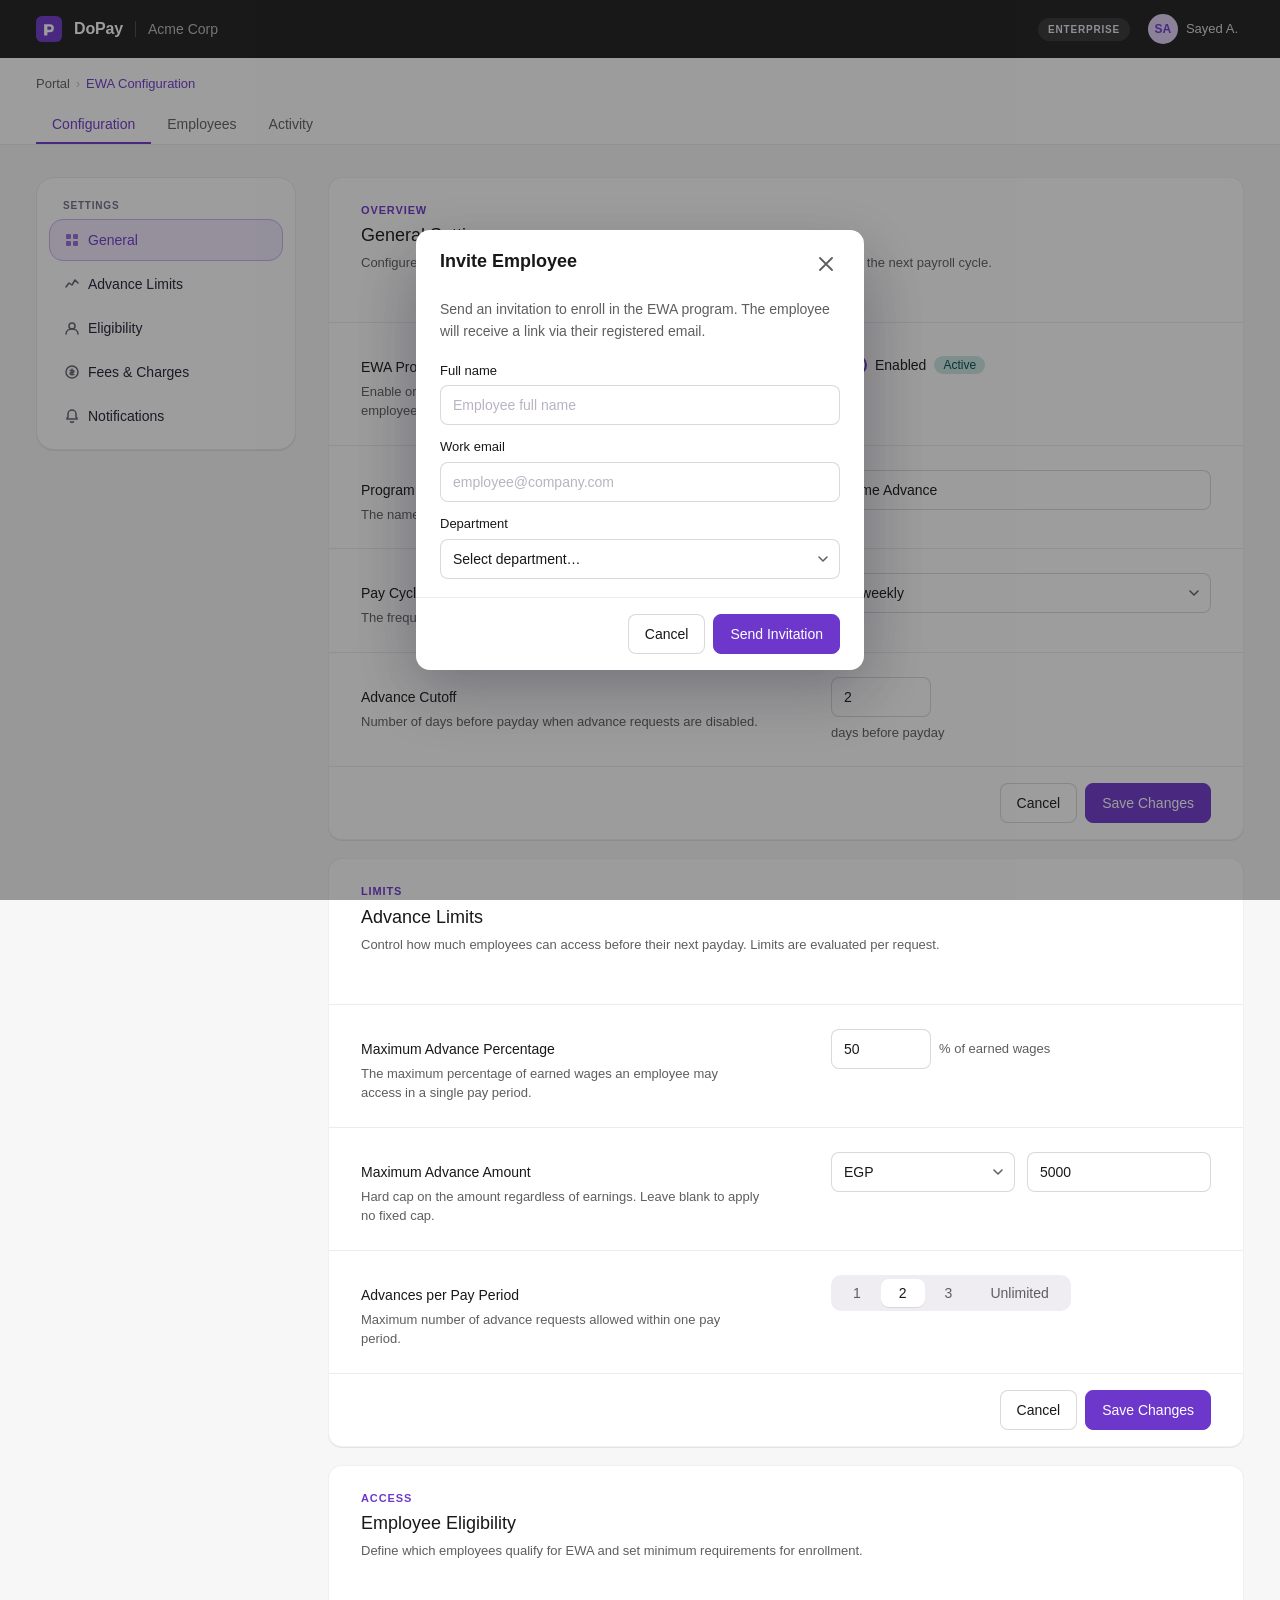
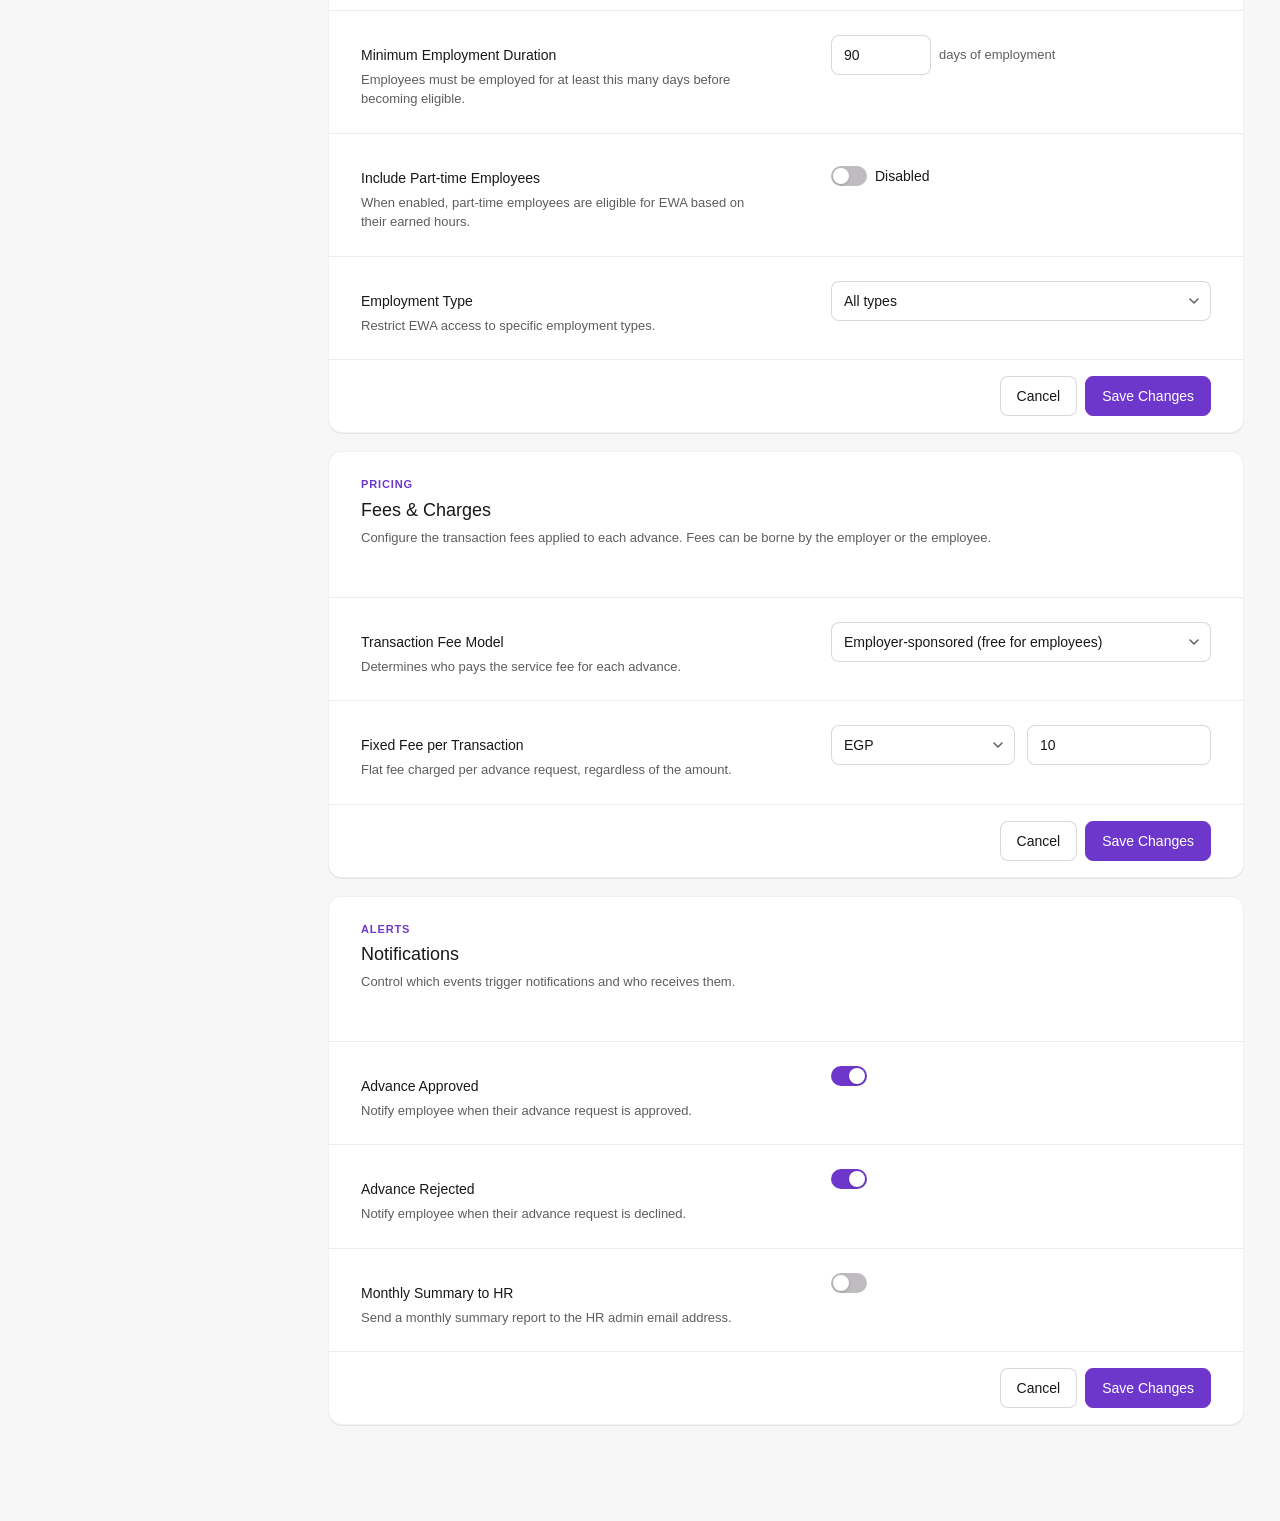
==== portal.html @ e2703b9d "Initial commit" ====
<!DOCTYPE html>
<html lang="en">
<head>
  <meta charset="UTF-8">
  <meta name="viewport" content="width=device-width, initial-scale=1.0">
  <title>EWA Configuration — DoPay Enterprise Portal</title>
  <link rel="stylesheet" href="css/tokens.css">
  <link rel="stylesheet" href="css/base.css">
  <link rel="stylesheet" href="css/layout.css">
  <link rel="stylesheet" href="css/components.css">
  <link rel="stylesheet" href="css/responsive.css">
</head>
<body>

<div class="bo-shell">

  <!-- ══════════════════════════════════════════════════════
       TOPBAR
  ══════════════════════════════════════════════════════════ -->
  <header class="bo-topbar" role="banner">
    <div class="bo-topbar__brand">
      <svg width="26" height="26" viewBox="0 0 32 32" fill="none" xmlns="http://www.w3.org/2000/svg" aria-hidden="true">
        <rect width="32" height="32" rx="7" fill="#6e37cc"/>
        <path d="M10 10h7a5 5 0 0 1 0 10h-3v4h-4V10zm4 3v4h3a2 2 0 1 0 0-4h-3z" fill="#ffffff"/>
      </svg>
      <span class="bo-topbar__logo-text">DoPay</span>
      <span class="bo-topbar__sep" aria-hidden="true"></span>
      <span class="bo-topbar__org">Acme Corp</span>
    </div>

    <div class="bo-topbar__right">
      <span class="bo-topbar__env-pill">Enterprise</span>
      <div class="bo-topbar__user" role="button" tabindex="0" aria-label="User menu">
        <div class="bo-topbar__avatar" aria-hidden="true">SA</div>
        <span class="bo-topbar__username">Sayed A.</span>
      </div>
    </div>
  </header>

  <!-- ══════════════════════════════════════════════════════
       SUB-HEADER
  ══════════════════════════════════════════════════════════ -->
  <div class="bo-header" role="navigation" aria-label="Page navigation">
    <div class="bo-header__inner">
      <div class="bo-header__top">
        <nav class="bo-breadcrumb" aria-label="Breadcrumb">
          <a href="index.html" class="bo-breadcrumb__item">Portal</a>
          <span class="bo-breadcrumb__sep" aria-hidden="true">›</span>
          <span class="bo-breadcrumb__item bo-breadcrumb__item--active" aria-current="page">EWA Configuration</span>
        </nav>
      </div>

      <!-- Top-level tabs -->
      <div class="bo-tabs scroll-hidden" role="tablist" aria-label="Main sections" data-tab-group="main">
        <button class="bo-tab is-active" role="tab" data-tab="configuration" aria-selected="true">Configuration</button>
        <button class="bo-tab" role="tab" data-tab="employees" aria-selected="false">Employees</button>
        <button class="bo-tab" role="tab" data-tab="activity" aria-selected="false">Activity</button>
      </div>
    </div>
  </div>

  <!-- ══════════════════════════════════════════════════════
       MAIN CONTENT
  ══════════════════════════════════════════════════════════ -->
  <main class="bo-main" id="main-content">

    <!-- ── TAB: Configuration ────────────────────────────── -->
    <div data-tab-panel="main" data-tab="configuration">
      <div class="ewa-split-layout">

        <!-- Sidebar nav -->
        <nav class="ewa-split-nav" aria-label="Settings sections">
          <span class="ewa-split-nav__label">Settings</span>

          <button class="ewa-split-nav__btn is-active" data-section="general">
            <svg class="ewa-split-nav__icon" viewBox="0 0 16 16" fill="none" aria-hidden="true">
              <rect x="2" y="2" width="5" height="5" rx="1" fill="currentColor" opacity=".7"/>
              <rect x="9" y="2" width="5" height="5" rx="1" fill="currentColor" opacity=".7"/>
              <rect x="2" y="9" width="5" height="5" rx="1" fill="currentColor" opacity=".7"/>
              <rect x="9" y="9" width="5" height="5" rx="1" fill="currentColor" opacity=".7"/>
            </svg>
            General
          </button>

          <button class="ewa-split-nav__btn" data-section="advance-limits">
            <svg class="ewa-split-nav__icon" viewBox="0 0 16 16" fill="none" aria-hidden="true">
              <path d="M2 11l3-4 3 2 3-5 3 3" stroke="currentColor" stroke-width="1.5" stroke-linecap="round" stroke-linejoin="round"/>
            </svg>
            Advance Limits
          </button>

          <button class="ewa-split-nav__btn" data-section="eligibility">
            <svg class="ewa-split-nav__icon" viewBox="0 0 16 16" fill="none" aria-hidden="true">
              <circle cx="8" cy="6" r="3" stroke="currentColor" stroke-width="1.5"/>
              <path d="M2 14c0-3 2.7-5 6-5s6 2 6 5" stroke="currentColor" stroke-width="1.5" stroke-linecap="round"/>
            </svg>
            Eligibility
          </button>

          <button class="ewa-split-nav__btn" data-section="fees">
            <svg class="ewa-split-nav__icon" viewBox="0 0 16 16" fill="none" aria-hidden="true">
              <circle cx="8" cy="8" r="6" stroke="currentColor" stroke-width="1.5"/>
              <path d="M8 5v6M6 6.5h3a1 1 0 0 1 0 2H7a1 1 0 0 0 0 2h3" stroke="currentColor" stroke-width="1.3" stroke-linecap="round"/>
            </svg>
            Fees &amp; Charges
          </button>

          <button class="ewa-split-nav__btn" data-section="notifications">
            <svg class="ewa-split-nav__icon" viewBox="0 0 16 16" fill="none" aria-hidden="true">
              <path d="M8 2a4 4 0 0 0-4 4v3l-1 1v1h10v-1l-1-1V6a4 4 0 0 0-4-4z" stroke="currentColor" stroke-width="1.5"/>
              <path d="M6.5 13a1.5 1.5 0 0 0 3 0" stroke="currentColor" stroke-width="1.5"/>
            </svg>
            Notifications
          </button>
        </nav>

        <!-- Settings content -->
        <div style="display:flex;flex-direction:column;gap:var(--space-xl);">

          <!-- Unsaved changes bar (hidden by default, shown via JS when changes exist) -->
          <div class="ewa-unsaved-bar" id="unsaved-bar" hidden>
            <svg width="14" height="14" viewBox="0 0 16 16" fill="none" aria-hidden="true">
              <circle cx="8" cy="8" r="6" stroke="currentColor" stroke-width="1.5"/>
              <path d="M8 5v3.5M8 11v.5" stroke="currentColor" stroke-width="1.5" stroke-linecap="round"/>
            </svg>
            You have unsaved changes
          </div>

          <!-- ── Section: General ───────────────────────── -->
          <article class="ewa-card" id="general" data-nav-section>
            <div class="ewa-section">
              <p class="ewa-section__label">Overview</p>
              <h2 class="ewa-section__title">General Settings</h2>
              <p class="ewa-section__desc">Configure the core EWA program settings for your organization. Changes take effect on the next payroll cycle.</p>
            </div>

            <div class="ewa-section">
              <!-- Field: EWA Program enabled -->
              <div class="ewa-field">
                <div class="ewa-field__label-group">
                  <p class="ewa-field__label">EWA Program</p>
                  <p class="ewa-field__help">Enable or disable the earned wage access program for all eligible employees.</p>
                </div>
                <div style="display:flex;align-items:center;gap:var(--space-sm);padding-top:8px;">
                  <label class="ewa-toggle is-on" aria-label="EWA Program enabled">
                    <input class="ewa-toggle__input" type="checkbox" checked>
                    <span class="ewa-toggle__track"></span>
                  </label>
                  <span class="text-body">Enabled</span>
                  <span class="badge badge-teal">Active</span>
                </div>
              </div>
            </div>

            <div class="ewa-section">
              <!-- Field: Program name -->
              <div class="ewa-field">
                <div class="ewa-field__label-group">
                  <p class="ewa-field__label">Program Name</p>
                  <p class="ewa-field__help">The name displayed to employees in the mobile app.</p>
                </div>
                <div>
                  <label class="form-label sr-only" for="program-name">Program Name</label>
                  <input class="ewa-input" type="text" id="program-name" value="Acme Advance" placeholder="e.g. MyPay Advance">
                </div>
              </div>
            </div>

            <div class="ewa-section">
              <!-- Field: Pay cycle -->
              <div class="ewa-field">
                <div class="ewa-field__label-group">
                  <p class="ewa-field__label">Pay Cycle</p>
                  <p class="ewa-field__help">The frequency at which your organization runs payroll.</p>
                </div>
                <div class="ewa-select-wrap">
                  <label class="form-label sr-only" for="pay-cycle">Pay Cycle</label>
                  <select class="ewa-select" id="pay-cycle">
                    <option value="weekly">Weekly</option>
                    <option value="biweekly" selected>Bi-weekly</option>
                    <option value="semimonthly">Semi-monthly</option>
                    <option value="monthly">Monthly</option>
                  </select>
                </div>
              </div>
            </div>

            <div class="ewa-section">
              <!-- Field: Cutoff period -->
              <div class="ewa-field">
                <div class="ewa-field__label-group">
                  <p class="ewa-field__label">Advance Cutoff</p>
                  <p class="ewa-field__help">Number of days before payday when advance requests are disabled.</p>
                </div>
                <div>
                  <label class="form-label sr-only" for="cutoff-days">Advance Cutoff Days</label>
                  <input class="ewa-input" type="number" id="cutoff-days" value="2" min="0" max="7" style="width:100px;">
                  <p class="text-help" style="margin-top:6px;">days before payday</p>
                </div>
              </div>
            </div>

            <div class="ewa-action-row">
              <button class="btn btn-ghost" type="button">Cancel</button>
              <button class="btn btn-primary" type="button">Save Changes</button>
            </div>
          </article>

          <!-- ── Section: Advance Limits ────────────────── -->
          <article class="ewa-card" id="advance-limits" data-nav-section>
            <div class="ewa-section">
              <p class="ewa-section__label">Limits</p>
              <h2 class="ewa-section__title">Advance Limits</h2>
              <p class="ewa-section__desc">Control how much employees can access before their next payday. Limits are evaluated per request.</p>
            </div>

            <div class="ewa-section">
              <!-- Field: Max percentage -->
              <div class="ewa-field">
                <div class="ewa-field__label-group">
                  <p class="ewa-field__label">Maximum Advance Percentage</p>
                  <p class="ewa-field__help">The maximum percentage of earned wages an employee may access in a single pay period.</p>
                </div>
                <div>
                  <label class="form-label sr-only" for="max-pct">Maximum Percentage</label>
                  <div style="display:flex;align-items:center;gap:var(--space-sm);">
                    <input class="ewa-input" type="number" id="max-pct" value="50" min="10" max="80" style="width:100px;">
                    <span class="text-help">% of earned wages</span>
                  </div>
                </div>
              </div>
            </div>

            <div class="ewa-section">
              <!-- Field: Max amount -->
              <div class="ewa-field">
                <div class="ewa-field__label-group">
                  <p class="ewa-field__label">Maximum Advance Amount</p>
                  <p class="ewa-field__help">Hard cap on the amount regardless of earnings. Leave blank to apply no fixed cap.</p>
                </div>
                <div class="ewa-input-pair">
                  <div class="ewa-select-wrap">
                    <select class="ewa-select" aria-label="Currency">
                      <option value="EGP" selected>EGP</option>
                      <option value="USD">USD</option>
                    </select>
                  </div>
                  <input class="ewa-input" type="number" id="max-amount" value="5000" placeholder="e.g. 5000">
                </div>
              </div>
            </div>

            <div class="ewa-section">
              <!-- Field: Max advances per cycle -->
              <div class="ewa-field">
                <div class="ewa-field__label-group">
                  <p class="ewa-field__label">Advances per Pay Period</p>
                  <p class="ewa-field__help">Maximum number of advance requests allowed within one pay period.</p>
                </div>
                <div>
                  <label class="form-label sr-only" for="max-count">Advances per Period</label>
                  <div class="ewa-pill-group" role="group" aria-label="Advances per period" data-tab-group="advances-per-period">
                    <button class="ewa-pill-group__btn" role="radio" data-tab="1" aria-checked="false">1</button>
                    <button class="ewa-pill-group__btn is-active" role="radio" data-tab="2" aria-checked="true">2</button>
                    <button class="ewa-pill-group__btn" role="radio" data-tab="3" aria-checked="false">3</button>
                    <button class="ewa-pill-group__btn" role="radio" data-tab="unlimited" aria-checked="false">Unlimited</button>
                  </div>
                </div>
              </div>
            </div>

            <div class="ewa-action-row">
              <button class="btn btn-ghost" type="button">Cancel</button>
              <button class="btn btn-primary" type="button">Save Changes</button>
            </div>
          </article>

          <!-- ── Section: Eligibility ───────────────────── -->
          <article class="ewa-card" id="eligibility" data-nav-section>
            <div class="ewa-section">
              <p class="ewa-section__label">Access</p>
              <h2 class="ewa-section__title">Employee Eligibility</h2>
              <p class="ewa-section__desc">Define which employees qualify for EWA and set minimum requirements for enrollment.</p>
            </div>

            <div class="ewa-section">
              <div class="ewa-field">
                <div class="ewa-field__label-group">
                  <p class="ewa-field__label">Minimum Employment Duration</p>
                  <p class="ewa-field__help">Employees must be employed for at least this many days before becoming eligible.</p>
                </div>
                <div>
                  <div style="display:flex;align-items:center;gap:var(--space-sm);">
                    <input class="ewa-input" type="number" id="min-days" value="90" min="0" style="width:100px;">
                    <span class="text-help">days of employment</span>
                  </div>
                </div>
              </div>
            </div>

            <div class="ewa-section">
              <div class="ewa-field">
                <div class="ewa-field__label-group">
                  <p class="ewa-field__label">Include Part-time Employees</p>
                  <p class="ewa-field__help">When enabled, part-time employees are eligible for EWA based on their earned hours.</p>
                </div>
                <div style="display:flex;align-items:center;gap:var(--space-sm);padding-top:8px;">
                  <label class="ewa-toggle" aria-label="Include part-time employees">
                    <input class="ewa-toggle__input" type="checkbox">
                    <span class="ewa-toggle__track"></span>
                  </label>
                  <span class="text-body">Disabled</span>
                </div>
              </div>
            </div>

            <div class="ewa-section">
              <div class="ewa-field">
                <div class="ewa-field__label-group">
                  <p class="ewa-field__label">Employment Type</p>
                  <p class="ewa-field__help">Restrict EWA access to specific employment types.</p>
                </div>
                <div class="ewa-select-wrap">
                  <select class="ewa-select" id="employment-type">
                    <option value="all" selected>All types</option>
                    <option value="fulltime">Full-time only</option>
                    <option value="contract">Contract only</option>
                  </select>
                </div>
              </div>
            </div>

            <div class="ewa-action-row">
              <button class="btn btn-ghost" type="button">Cancel</button>
              <button class="btn btn-primary" type="button">Save Changes</button>
            </div>
          </article>

          <!-- ── Section: Fees ──────────────────────────── -->
          <article class="ewa-card" id="fees" data-nav-section>
            <div class="ewa-section">
              <p class="ewa-section__label">Pricing</p>
              <h2 class="ewa-section__title">Fees &amp; Charges</h2>
              <p class="ewa-section__desc">Configure the transaction fees applied to each advance. Fees can be borne by the employer or the employee.</p>
            </div>

            <div class="ewa-section">
              <div class="ewa-field">
                <div class="ewa-field__label-group">
                  <p class="ewa-field__label">Transaction Fee Model</p>
                  <p class="ewa-field__help">Determines who pays the service fee for each advance.</p>
                </div>
                <div class="ewa-select-wrap">
                  <select class="ewa-select" id="fee-model">
                    <option value="employer" selected>Employer-sponsored (free for employees)</option>
                    <option value="employee">Employee-paid</option>
                    <option value="split">Split equally</option>
                  </select>
                </div>
              </div>
            </div>

            <div class="ewa-section">
              <div class="ewa-field">
                <div class="ewa-field__label-group">
                  <p class="ewa-field__label">Fixed Fee per Transaction</p>
                  <p class="ewa-field__help">Flat fee charged per advance request, regardless of the amount.</p>
                </div>
                <div class="ewa-input-pair">
                  <div class="ewa-select-wrap">
                    <select class="ewa-select" aria-label="Currency">
                      <option value="EGP" selected>EGP</option>
                    </select>
                  </div>
                  <input class="ewa-input" type="number" id="fixed-fee" value="10" min="0" placeholder="0">
                </div>
              </div>
            </div>

            <div class="ewa-action-row">
              <button class="btn btn-ghost" type="button">Cancel</button>
              <button class="btn btn-primary" type="button">Save Changes</button>
            </div>
          </article>

          <!-- ── Section: Notifications ─────────────────── -->
          <article class="ewa-card" id="notifications" data-nav-section>
            <div class="ewa-section">
              <p class="ewa-section__label">Alerts</p>
              <h2 class="ewa-section__title">Notifications</h2>
              <p class="ewa-section__desc">Control which events trigger notifications and who receives them.</p>
            </div>

            <div class="ewa-section">
              <div class="ewa-field">
                <div class="ewa-field__label-group">
                  <p class="ewa-field__label">Advance Approved</p>
                  <p class="ewa-field__help">Notify employee when their advance request is approved.</p>
                </div>
                <label class="ewa-toggle is-on" aria-label="Notify on advance approved">
                  <input class="ewa-toggle__input" type="checkbox" checked>
                  <span class="ewa-toggle__track"></span>
                </label>
              </div>
            </div>

            <div class="ewa-section">
              <div class="ewa-field">
                <div class="ewa-field__label-group">
                  <p class="ewa-field__label">Advance Rejected</p>
                  <p class="ewa-field__help">Notify employee when their advance request is declined.</p>
                </div>
                <label class="ewa-toggle is-on" aria-label="Notify on advance rejected">
                  <input class="ewa-toggle__input" type="checkbox" checked>
                  <span class="ewa-toggle__track"></span>
                </label>
              </div>
            </div>

            <div class="ewa-section">
              <div class="ewa-field">
                <div class="ewa-field__label-group">
                  <p class="ewa-field__label">Monthly Summary to HR</p>
                  <p class="ewa-field__help">Send a monthly summary report to the HR admin email address.</p>
                </div>
                <label class="ewa-toggle" aria-label="Monthly summary to HR">
                  <input class="ewa-toggle__input" type="checkbox">
                  <span class="ewa-toggle__track"></span>
                </label>
              </div>
            </div>

            <div class="ewa-action-row">
              <button class="btn btn-ghost" type="button">Cancel</button>
              <button class="btn btn-primary" type="button">Save Changes</button>
            </div>
          </article>

        </div><!-- /settings content -->
      </div><!-- /split-layout -->
    </div><!-- /tab: configuration -->


    <!-- ── TAB: Employees ─────────────────────────────────── -->
    <div data-tab-panel="main" data-tab="employees" hidden>

      <!-- Stats strip -->
      <div class="ewa-stats-strip">
        <div class="stat-card">
          <p class="stat-card__label">Total Employees</p>
          <p class="stat-card__value num">1,284</p>
          <p class="stat-card__sub">Across all departments</p>
        </div>
        <div class="stat-card">
          <p class="stat-card__label">EWA Enrolled</p>
          <p class="stat-card__value num">947</p>
          <p class="stat-card__sub">73.7% enrollment rate</p>
        </div>
        <div class="stat-card">
          <p class="stat-card__label">Active This Month</p>
          <p class="stat-card__value num">312</p>
          <p class="stat-card__sub">Made at least 1 advance</p>
        </div>
        <div class="stat-card">
          <p class="stat-card__label">Avg. Advance</p>
          <p class="stat-card__value num">EGP 840</p>
          <p class="stat-card__sub">Per transaction</p>
        </div>
      </div>

      <div class="ewa-card">
        <!-- Toolbar -->
        <div class="ewa-toolbar">
          <div class="ewa-toolbar__left">
            <div class="ewa-search" role="search">
              <svg class="ewa-search__icon" viewBox="0 0 16 16" fill="none" aria-hidden="true">
                <circle cx="7" cy="7" r="4.5" stroke="currentColor" stroke-width="1.5"/>
                <path d="M10.5 10.5l3 3" stroke="currentColor" stroke-width="1.5" stroke-linecap="round"/>
              </svg>
              <input class="ewa-search__input" type="search" placeholder="Search employees…" aria-label="Search employees">
            </div>
            <div class="ewa-select-wrap">
              <select class="ewa-select ewa-select--sm" aria-label="Filter by department">
                <option value="">All departments</option>
                <option value="engineering">Engineering</option>
                <option value="operations">Operations</option>
                <option value="hr">Human Resources</option>
                <option value="finance">Finance</option>
              </select>
            </div>
          </div>
          <div class="ewa-toolbar__right">
            <div class="ewa-pill-group" role="group" aria-label="Employee status filter" data-tab-group="emp-status">
              <button class="ewa-pill-group__btn is-active" data-tab="all">All</button>
              <button class="ewa-pill-group__btn" data-tab="enrolled">Enrolled</button>
              <button class="ewa-pill-group__btn" data-tab="not-enrolled">Not enrolled</button>
            </div>
            <button class="btn btn-primary btn-sm" data-modal-open="invite-modal">
              + Invite Employee
            </button>
          </div>
        </div>

        <!-- Subtabs -->
        <div class="ewa-subtabs scroll-hidden" role="tablist" aria-label="Employee groups" data-tab-group="emp-groups">
          <button class="ewa-subtabs__btn is-active" role="tab" data-tab="all-emp">
            All employees
            <span class="ewa-subtabs__count">1,284</span>
          </button>
          <button class="ewa-subtabs__btn" role="tab" data-tab="active-emp">
            Active
            <span class="ewa-subtabs__count">947</span>
          </button>
          <button class="ewa-subtabs__btn" role="tab" data-tab="inactive-emp">
            Inactive
            <span class="ewa-subtabs__count">337</span>
          </button>
        </div>

        <!-- Table -->
        <div class="ewa-table-wrap">
          <table class="ewa-table" aria-label="Employees list">
            <thead>
              <tr>
                <th>Employee</th>
                <th>Department</th>
                <th>Status</th>
                <th>Advances This Month</th>
                <th>Total Advanced</th>
                <th></th>
              </tr>
            </thead>
            <tbody>
              <tr>
                <td>
                  <div class="ewa-name-cell">
                    <div class="ewa-avatar" aria-hidden="true">MK</div>
                    <div>
                      <p class="ewa-name-cell__primary">Mohamed Kamal</p>
                      <p class="ewa-name-cell__secondary num">EMP-00142</p>
                    </div>
                  </div>
                </td>
                <td>Engineering</td>
                <td><span class="badge badge-teal">Active</span></td>
                <td class="num">2</td>
                <td class="num">EGP 1,600</td>
                <td>
                  <button class="ewa-table-action" data-modal-open="employee-modal">View</button>
                </td>
              </tr>
              <tr>
                <td>
                  <div class="ewa-name-cell">
                    <div class="ewa-avatar" aria-hidden="true">RA</div>
                    <div>
                      <p class="ewa-name-cell__primary">Rania Abbas</p>
                      <p class="ewa-name-cell__secondary num">EMP-00098</p>
                    </div>
                  </div>
                </td>
                <td>Operations</td>
                <td><span class="badge badge-teal">Active</span></td>
                <td class="num">1</td>
                <td class="num">EGP 500</td>
                <td>
                  <button class="ewa-table-action" data-modal-open="employee-modal">View</button>
                </td>
              </tr>
              <tr>
                <td>
                  <div class="ewa-name-cell">
                    <div class="ewa-avatar" aria-hidden="true">TH</div>
                    <div>
                      <p class="ewa-name-cell__primary">Tarek Hassan</p>
                      <p class="ewa-name-cell__secondary num">EMP-00211</p>
                    </div>
                  </div>
                </td>
                <td>Finance</td>
                <td><span class="badge badge-neutral">Not enrolled</span></td>
                <td class="num">—</td>
                <td class="num">—</td>
                <td>
                  <button class="ewa-table-action">Enroll</button>
                </td>
              </tr>
              <tr>
                <td>
                  <div class="ewa-name-cell">
                    <div class="ewa-avatar" aria-hidden="true">SB</div>
                    <div>
                      <p class="ewa-name-cell__primary">Sara Badr</p>
                      <p class="ewa-name-cell__secondary num">EMP-00055</p>
                    </div>
                  </div>
                </td>
                <td>Human Resources</td>
                <td><span class="badge badge-teal">Active</span></td>
                <td class="num">3</td>
                <td class="num">EGP 2,400</td>
                <td>
                  <button class="ewa-table-action" data-modal-open="employee-modal">View</button>
                </td>
              </tr>
              <tr>
                <td>
                  <div class="ewa-name-cell">
                    <div class="ewa-avatar" aria-hidden="true">AO</div>
                    <div>
                      <p class="ewa-name-cell__primary">Ahmed Omar</p>
                      <p class="ewa-name-cell__secondary num">EMP-00317</p>
                    </div>
                  </div>
                </td>
                <td>Engineering</td>
                <td><span class="badge badge-neutral" style="background:rgba(212,78,44,0.1);color:var(--color-error);">Suspended</span></td>
                <td class="num">—</td>
                <td class="num">EGP 750</td>
                <td>
                  <button class="ewa-table-action">Unsuspend</button>
                </td>
              </tr>
            </tbody>
          </table>
        </div>

        <!-- Table footer -->
        <div class="ewa-table-footer">
          <p class="ewa-table-footer__count">Showing 5 of 1,284 employees</p>
          <nav class="ewa-pagination" aria-label="Table pagination" data-pagination>
            <button class="ewa-pagination__arrow ewa-pagination__prev" aria-label="Previous page" disabled>‹</button>
            <button class="ewa-pagination__page is-active">1</button>
            <button class="ewa-pagination__page">2</button>
            <button class="ewa-pagination__page">3</button>
            <span style="padding:0 4px;color:var(--color-muted-text);font-size:13px;">…</span>
            <button class="ewa-pagination__page">26</button>
            <button class="ewa-pagination__arrow ewa-pagination__next" aria-label="Next page">›</button>
          </nav>
        </div>

      </div><!-- /ewa-card -->
    </div><!-- /tab: employees -->


    <!-- ── TAB: Activity ──────────────────────────────────── -->
    <div data-tab-panel="main" data-tab="activity" hidden>

      <!-- Stats strip -->
      <div class="ewa-stats-strip">
        <div class="stat-card">
          <p class="stat-card__label">Advances This Month</p>
          <p class="stat-card__value num">628</p>
          <p class="stat-card__sub">+12% vs last month</p>
        </div>
        <div class="stat-card">
          <p class="stat-card__label">Total Disbursed</p>
          <p class="stat-card__value num">EGP 527K</p>
          <p class="stat-card__sub">May 2026</p>
        </div>
        <div class="stat-card">
          <p class="stat-card__label">Pending Requests</p>
          <p class="stat-card__value num">14</p>
          <p class="stat-card__sub">Awaiting processing</p>
        </div>
        <div class="stat-card">
          <p class="stat-card__label">Repayment Rate</p>
          <p class="stat-card__value num">99.2%</p>
          <p class="stat-card__sub">On-time deductions</p>
        </div>
      </div>

      <div class="ewa-card">
        <!-- Toolbar -->
        <div class="ewa-toolbar">
          <div class="ewa-toolbar__left">
            <div class="ewa-search" role="search">
              <svg class="ewa-search__icon" viewBox="0 0 16 16" fill="none" aria-hidden="true">
                <circle cx="7" cy="7" r="4.5" stroke="currentColor" stroke-width="1.5"/>
                <path d="M10.5 10.5l3 3" stroke="currentColor" stroke-width="1.5" stroke-linecap="round"/>
              </svg>
              <input class="ewa-search__input" type="search" placeholder="Search transactions…" aria-label="Search activity">
            </div>
            <div class="ewa-select-wrap">
              <select class="ewa-select ewa-select--sm" aria-label="Filter by period">
                <option value="this-month" selected>This month</option>
                <option value="last-month">Last month</option>
                <option value="last-3">Last 3 months</option>
                <option value="ytd">Year to date</option>
              </select>
            </div>
          </div>
          <div class="ewa-toolbar__right">
            <div class="ewa-pill-group" role="group" aria-label="Transaction status" data-tab-group="tx-status">
              <button class="ewa-pill-group__btn is-active" data-tab="all-tx">All</button>
              <button class="ewa-pill-group__btn" data-tab="approved-tx">Approved</button>
              <button class="ewa-pill-group__btn" data-tab="pending-tx">Pending</button>
              <button class="ewa-pill-group__btn" data-tab="rejected-tx">Rejected</button>
            </div>
            <button class="btn btn-ghost btn-sm">
              Export CSV
            </button>
          </div>
        </div>

        <!-- Table -->
        <div class="ewa-table-wrap">
          <table class="ewa-table" aria-label="Activity log">
            <thead>
              <tr>
                <th>Transaction ID</th>
                <th>Employee</th>
                <th>Amount</th>
                <th>Status</th>
                <th>Requested</th>
                <th>Settled</th>
                <th></th>
              </tr>
            </thead>
            <tbody>
              <tr>
                <td class="num" style="color:var(--color-muted-text);font-size:13px;">TXN-20260504-001</td>
                <td>
                  <div class="ewa-name-cell">
                    <div class="ewa-avatar" aria-hidden="true">MK</div>
                    <div>
                      <p class="ewa-name-cell__primary">Mohamed Kamal</p>
                      <p class="ewa-name-cell__secondary">Engineering</p>
                    </div>
                  </div>
                </td>
                <td class="num" style="font-weight:500;">EGP 800</td>
                <td><span class="badge badge-teal">Approved</span></td>
                <td style="color:var(--color-muted-text);font-size:13px;">May 4, 2026</td>
                <td style="color:var(--color-muted-text);font-size:13px;">May 25, 2026</td>
                <td><button class="ewa-table-action">Details</button></td>
              </tr>
              <tr>
                <td class="num" style="color:var(--color-muted-text);font-size:13px;">TXN-20260503-089</td>
                <td>
                  <div class="ewa-name-cell">
                    <div class="ewa-avatar" aria-hidden="true">SB</div>
                    <div>
                      <p class="ewa-name-cell__primary">Sara Badr</p>
                      <p class="ewa-name-cell__secondary">Human Resources</p>
                    </div>
                  </div>
                </td>
                <td class="num" style="font-weight:500;">EGP 1,200</td>
                <td><span class="badge badge-teal">Approved</span></td>
                <td style="color:var(--color-muted-text);font-size:13px;">May 3, 2026</td>
                <td style="color:var(--color-muted-text);font-size:13px;">May 25, 2026</td>
                <td><button class="ewa-table-action">Details</button></td>
              </tr>
              <tr>
                <td class="num" style="color:var(--color-muted-text);font-size:13px;">TXN-20260503-088</td>
                <td>
                  <div class="ewa-name-cell">
                    <div class="ewa-avatar" aria-hidden="true">RA</div>
                    <div>
                      <p class="ewa-name-cell__primary">Rania Abbas</p>
                      <p class="ewa-name-cell__secondary">Operations</p>
                    </div>
                  </div>
                </td>
                <td class="num" style="font-weight:500;">EGP 500</td>
                <td><span class="badge" style="background:rgba(255,170,0,0.12);color:#a06b00;">Pending</span></td>
                <td style="color:var(--color-muted-text);font-size:13px;">May 3, 2026</td>
                <td style="color:var(--color-muted-text);font-size:13px;">—</td>
                <td><button class="ewa-table-action">Details</button></td>
              </tr>
              <tr>
                <td class="num" style="color:var(--color-muted-text);font-size:13px;">TXN-20260502-071</td>
                <td>
                  <div class="ewa-name-cell">
                    <div class="ewa-avatar" aria-hidden="true">AO</div>
                    <div>
                      <p class="ewa-name-cell__primary">Ahmed Omar</p>
                      <p class="ewa-name-cell__secondary">Engineering</p>
                    </div>
                  </div>
                </td>
                <td class="num" style="font-weight:500;">EGP 750</td>
                <td><span class="badge badge-error">Rejected</span></td>
                <td style="color:var(--color-muted-text);font-size:13px;">May 2, 2026</td>
                <td style="color:var(--color-muted-text);font-size:13px;">—</td>
                <td><button class="ewa-table-action">Details</button></td>
              </tr>
            </tbody>
          </table>
        </div>

        <div class="ewa-table-footer">
          <p class="ewa-table-footer__count">Showing 4 of 628 transactions</p>
          <nav class="ewa-pagination" aria-label="Activity pagination" data-pagination>
            <button class="ewa-pagination__arrow ewa-pagination__prev" aria-label="Previous page" disabled>‹</button>
            <button class="ewa-pagination__page is-active">1</button>
            <button class="ewa-pagination__page">2</button>
            <button class="ewa-pagination__page">3</button>
            <span style="padding:0 4px;color:var(--color-muted-text);font-size:13px;">…</span>
            <button class="ewa-pagination__page">16</button>
            <button class="ewa-pagination__arrow ewa-pagination__next" aria-label="Next page">›</button>
          </nav>
        </div>

      </div>
    </div><!-- /tab: activity -->

  </main><!-- /bo-main -->
</div><!-- /bo-shell -->


<!-- ══════════════════════════════════════════════════════
     MODALS
══════════════════════════════════════════════════════════ -->

<!-- Employee detail modal -->
<div class="modal-backdrop" data-modal="employee-modal" aria-hidden="true" role="dialog" aria-labelledby="emp-modal-title" aria-modal="true">
  <div class="modal">
    <div class="modal__header">
      <h2 class="modal__title" id="emp-modal-title">Employee Details</h2>
      <button class="modal__close" data-modal-close aria-label="Close modal">
        <svg width="14" height="14" viewBox="0 0 14 14" fill="none" aria-hidden="true">
          <path d="M1 1l12 12M13 1L1 13" stroke="currentColor" stroke-width="1.8" stroke-linecap="round"/>
        </svg>
      </button>
    </div>
    <div class="modal__body">
      <div style="display:flex;align-items:center;gap:var(--space-md);margin-bottom:var(--space-xl);">
        <div class="ewa-avatar" style="width:48px;height:48px;font-size:16px;" aria-hidden="true">MK</div>
        <div>
          <p style="font-size:16px;font-weight:600;color:var(--color-ink);">Mohamed Kamal</p>
          <p class="text-small num">EMP-00142 · Engineering</p>
        </div>
      </div>
      <div style="display:flex;flex-direction:column;gap:var(--space-sm);">
        <div style="display:flex;justify-content:space-between;padding:var(--space-sm) 0;border-bottom:1px solid var(--color-divider);">
          <span class="text-help">EWA Status</span>
          <span class="badge badge-teal">Active</span>
        </div>
        <div style="display:flex;justify-content:space-between;padding:var(--space-sm) 0;border-bottom:1px solid var(--color-divider);">
          <span class="text-help">Advances this month</span>
          <span class="text-body num">2</span>
        </div>
        <div style="display:flex;justify-content:space-between;padding:var(--space-sm) 0;border-bottom:1px solid var(--color-divider);">
          <span class="text-help">Total advanced (MTD)</span>
          <span class="text-body num">EGP 1,600</span>
        </div>
        <div style="display:flex;justify-content:space-between;padding:var(--space-sm) 0;">
          <span class="text-help">Enrollment date</span>
          <span class="text-body">Jan 12, 2025</span>
        </div>
      </div>
    </div>
    <div class="modal__footer">
      <button class="btn btn-ghost" data-modal-close>Close</button>
      <button class="btn btn-danger">Suspend Access</button>
    </div>
  </div>
</div>

<!-- Invite employee modal -->
<div class="modal-backdrop" data-modal="invite-modal" aria-hidden="true" role="dialog" aria-labelledby="invite-modal-title" aria-modal="true">
  <div class="modal">
    <div class="modal__header">
      <h2 class="modal__title" id="invite-modal-title">Invite Employee</h2>
      <button class="modal__close" data-modal-close aria-label="Close modal">
        <svg width="14" height="14" viewBox="0 0 14 14" fill="none" aria-hidden="true">
          <path d="M1 1l12 12M13 1L1 13" stroke="currentColor" stroke-width="1.8" stroke-linecap="round"/>
        </svg>
      </button>
    </div>
    <div class="modal__body">
      <p style="margin-bottom:var(--space-xl);">Send an invitation to enroll in the EWA program. The employee will receive a link via their registered email.</p>
      <div style="display:flex;flex-direction:column;gap:var(--space-md);">
        <div>
          <label class="form-label" for="invite-name">Full name</label>
          <input class="ewa-input" type="text" id="invite-name" placeholder="Employee full name">
        </div>
        <div>
          <label class="form-label" for="invite-email">Work email</label>
          <input class="ewa-input" type="email" id="invite-email" placeholder="employee@company.com">
        </div>
        <div>
          <label class="form-label" for="invite-dept">Department</label>
          <div class="ewa-select-wrap">
            <select class="ewa-select" id="invite-dept">
              <option value="">Select department…</option>
              <option value="engineering">Engineering</option>
              <option value="operations">Operations</option>
              <option value="hr">Human Resources</option>
              <option value="finance">Finance</option>
            </select>
          </div>
        </div>
      </div>
    </div>
    <div class="modal__footer">
      <button class="btn btn-ghost" data-modal-close>Cancel</button>
      <button class="btn btn-primary">Send Invitation</button>
    </div>
  </div>
</div>


<script src="js/tabs.js"></script>
<script src="js/toggle.js"></script>
<script src="js/modal.js"></script>
<script src="js/nav.js"></script>
</body>
</html>
---- css/tokens.css ----
/* ============================================================
   DoPay Enterprise Portal — Design Tokens
   Single source of truth. All values from design.md.
   ============================================================ */

:root {

  /* ── Brand Purple ─────────────────────────────────────── */
  --color-primary:          #6e37cc;
  --color-primary-hover:    #5f2fc0;
  --color-primary-hover-alt:#5d2eb2;
  --color-primary-light:    #f1eafe;
  --color-primary-muted:    #e0d1fa;
  --color-primary-border:   #d7c6f5;
  --color-primary-border-alt:#c7b0ee;
  --color-deep-purple:      #3d0f8a;
  --color-nav-active:       #201d34;

  /* ── Teal / Success ───────────────────────────────────── */
  --color-teal-bg:          #cce6e5;
  --color-teal-text:        #004d4a;
  --color-teal-active:      #00807c;

  /* ── Neutrals ─────────────────────────────────────────── */
  --color-ink:              #181818;
  --color-dark-shell:       #1b1b1b;
  --color-body-bg:          #f8f7f8;
  --color-surface:          #ffffff;
  --color-subtle-bg:        #f3f1f6;
  --color-toolbar-bg:       #efecf2;
  --color-toolbar-bg-alt:   #f1eff1;
  --color-muted-text:       #5f5e5f;
  --color-placeholder:      #b9b3c2;
  --color-muted-light:      #726a86;
  --color-disabled:         #8c839b;
  --color-divider:          rgba(24, 24, 24, 0.08);
  --color-card-border:      rgba(24, 24, 24, 0.06);
  --color-input-border:     rgba(24, 24, 24, 0.16);
  --color-input-border-hover: rgba(24, 24, 24, 0.26);
  --color-toggle-off:       #bebcbe;
  --color-badge-bg:         #edebed;

  /* ── Semantic ─────────────────────────────────────────── */
  --color-error:            #d44e2c;

  /* ── Landing ──────────────────────────────────────────── */
  --gradient-landing:       linear-gradient(180deg, #f8f7f8 0%, #f2eef6 100%);
  --color-eyebrow-bg:       #ede6fa;

  /* ── Spacing (base-4 / base-8 rhythm) ────────────────── */
  --space-xs:               4px;
  --space-sm:               8px;
  --space-md:               12px;
  --space-lg:               16px;
  --space-xl:               18px;
  --space-2xl:              24px;
  --space-3xl:              32px;
  --space-4xl:              36px;
  --space-page-bottom:      96px;

  /* ── Border Radius ────────────────────────────────────── */
  --radius-landing-card:    20px;
  --radius-split-nav:       18px;
  --radius-version-menu:    16px;
  --radius-card:            14px;
  --radius-modal:           14px;
  --radius-split-nav-btn:   14px;
  --radius-inline-nav:      12px;
  --radius-landing-cta:     12px;
  --radius-search:          10px;
  --radius-table-action:    10px;
  --radius-inline-nav-btn:  10px;
  --radius-button:          8px;
  --radius-input:           8px;
  --radius-pill-group:      10px;
  --radius-pill-group-btn:  8px;
  --radius-pill:            999px;

  /* ── Shadows / Elevation ──────────────────────────────── */
  --shadow-card:            0 1px 0 rgba(0, 0, 0, 0.08);
  --shadow-dropdown:        0 12px 32px rgba(25, 24, 38, 0.1);
  --shadow-version:         0 10px 24px rgba(25, 24, 38, 0.12);
  --shadow-modal:           0 24px 60px rgba(32, 29, 52, 0.18);
  --shadow-landing-card:    0 20px 60px rgba(31, 26, 43, 0.08);
  --shadow-focus:           0 0 0 3px rgba(110, 55, 204, 0.18);
  --shadow-toggle-hover:    0 0 0 4px rgba(110, 55, 204, 0.08);
  --shadow-pill-active:     0 1px 0 rgba(0, 0, 0, 0.09);

  /* ── Typography ───────────────────────────────────────── */
  --font-family: "Euclid Circular A", -apple-system, BlinkMacSystemFont, "Segoe UI", sans-serif;

  /* ── Transitions ──────────────────────────────────────── */
  --transition-standard:    background-color 0.16s ease, border-color 0.16s ease,
                            color 0.16s ease, box-shadow 0.16s ease, opacity 0.16s ease;
  --transition-toggle-knob: transform 0.15s ease;
  --transition-toggle-bg:   background-color 0.18s ease, box-shadow 0.18s ease, opacity 0.18s ease;
  --transition-cta:         background 0.2s ease, transform 0.2s ease;
}
---- css/base.css ----
/* ============================================================
   DoPay Enterprise Portal — Base Styles
   Reset, body defaults, typography scale
   ============================================================ */

/* ── Reset ────────────────────────────────────────────────── */
*, *::before, *::after {
  box-sizing: border-box;
  margin: 0;
  padding: 0;
}

[hidden] { display: none !important; }

html {
  font-size: 16px;
  -webkit-font-smoothing: antialiased;
  -moz-osx-font-smoothing: grayscale;
  text-rendering: optimizeLegibility;
}

body {
  font-family: var(--font-family);
  background: var(--color-body-bg);
  color: var(--color-ink);
  line-height: 1.5;
  min-height: 100vh;
}

ul, ol {
  list-style: none;
}

img, svg {
  display: block;
  max-width: 100%;
}

a {
  color: var(--color-primary);
  text-decoration: none;
  transition: var(--transition-standard);
}

a:hover {
  color: var(--color-primary-hover);
}

button {
  font-family: var(--font-family);
  cursor: pointer;
  border: none;
  background: none;
  line-height: 1;
}

input,
select,
textarea {
  font-family: var(--font-family);
  font-size: 14px;
  color: var(--color-ink);
}

/* ── Typography Scale ─────────────────────────────────────── */

.text-hero {
  font-size: clamp(34px, 5vw, 48px);
  font-weight: 400;
  color: var(--color-ink);
  letter-spacing: -0.04em;
  line-height: 1.1;
}

.text-page-title {
  font-size: 38px;
  font-weight: 400;
  color: var(--color-ink);
  letter-spacing: -0.02em;
}

.text-section-title {
  font-size: 18px;
  font-weight: 500;
  color: var(--color-ink);
}

.text-card-heading {
  font-size: 20px;
  font-weight: 500;
  color: var(--color-ink);
}

.text-modal-title {
  font-size: 18px;
  font-weight: 600;
  color: var(--color-ink);
}

.text-body {
  font-size: 14px;
  font-weight: 500;
  color: var(--color-ink);
}

.text-help {
  font-size: 13px;
  font-weight: 400;
  color: var(--color-muted-text);
}

.text-small {
  font-size: 12px;
  font-weight: 400;
  color: var(--color-muted-text);
}

.text-meta {
  font-size: 13px;
  font-weight: 500;
  color: var(--color-muted-text);
}

.text-eyebrow {
  font-size: 11px;
  font-weight: 700;
  color: var(--color-primary);
  text-transform: uppercase;
  letter-spacing: 0.08em;
}

.text-table-header {
  font-size: 11px;
  font-weight: 700;
  color: var(--color-muted-text);
  text-transform: uppercase;
  letter-spacing: 0.04em;
}

/* ── Utility ──────────────────────────────────────────────── */

.num {
  font-variant-numeric: tabular-nums;
}

.scroll-hidden {
  -ms-overflow-style: none;
  scrollbar-width: none;
}
.scroll-hidden::-webkit-scrollbar {
  display: none;
}

.sr-only {
  position: absolute;
  width: 1px;
  height: 1px;
  padding: 0;
  margin: -1px;
  overflow: hidden;
  clip: rect(0, 0, 0, 0);
  white-space: nowrap;
  border: 0;
}
---- css/layout.css ----
/* ============================================================
   DoPay Enterprise Portal — Layout
   Shell structure, grid systems, page patterns
   ============================================================ */

/* ── Landing Shell ────────────────────────────────────────── */

.landing-body {
  background: var(--gradient-landing);
  min-height: 100vh;
}

.landing-shell {
  min-height: 100vh;
  display: flex;
  align-items: center;
  justify-content: center;
  padding: var(--space-3xl) var(--space-lg);
}

/* ── Back-Office Shell ────────────────────────────────────── */

.bo-shell {
  display: flex;
  flex-direction: column;
  min-height: 100vh;
}

/* Topbar */
.bo-topbar {
  background: var(--color-dark-shell);
  display: flex;
  align-items: center;
  justify-content: space-between;
  padding: 10px var(--space-4xl);
  flex-shrink: 0;
  position: sticky;
  top: 0;
  z-index: 100;
}

/* Sub-header */
.bo-header {
  background: var(--color-surface);
  border-bottom: 1px solid var(--color-divider);
  flex-shrink: 0;
  position: sticky;
  top: 52px;
  z-index: 90;
}

.bo-header__inner {
  max-width: 1280px;
  margin: 0 auto;
  padding: 0 var(--space-4xl);
}

.bo-header__top {
  padding: var(--space-lg) 0 var(--space-md);
  display: flex;
  align-items: center;
  justify-content: space-between;
  gap: var(--space-lg);
}

/* Main content area */
.bo-main {
  flex: 1;
  max-width: 1280px;
  width: 100%;
  margin: 0 auto;
  padding: var(--space-3xl) var(--space-4xl) var(--space-page-bottom);
}

/* ── Split Layout (Settings pages) ───────────────────────── */

.ewa-split-layout {
  display: grid;
  grid-template-columns: 260px minmax(0, 1fr);
  gap: var(--space-3xl);
  align-items: start;
}

/* ── Field Layout (two-column form rows) ──────────────────── */

.ewa-field {
  display: grid;
  grid-template-columns: 1fr 380px;
  gap: var(--space-2xl) var(--space-3xl);
  align-items: start;
}

.ewa-field__label-group {
  padding-top: 10px;
}

.ewa-field__label {
  font-size: 14px;
  font-weight: 500;
  color: var(--color-ink);
  margin-bottom: var(--space-xs);
}

.ewa-field__help {
  font-size: 13px;
  color: var(--color-muted-text);
  line-height: 1.5;
  max-width: 400px;
}

/* ── Two-Column Card Grid ─────────────────────────────────── */

.ewa-v2-grid {
  display: grid;
  grid-template-columns: repeat(2, minmax(0, 1fr));
  gap: var(--space-xl);
}

/* ── Input Pair (side-by-side inputs) ────────────────────── */

.ewa-input-pair {
  display: grid;
  grid-template-columns: 1fr 1fr;
  gap: var(--space-md);
}

/* ── Stats Strip ──────────────────────────────────────────── */

.ewa-stats-strip {
  display: grid;
  grid-template-columns: repeat(auto-fit, minmax(160px, 1fr));
  gap: var(--space-xl);
  margin-bottom: var(--space-2xl);
}

/* ── Unsaved Changes Bar ──────────────────────────────────── */

.ewa-unsaved-bar {
  display: flex;
  align-items: center;
  gap: var(--space-sm);
  padding: var(--space-sm) var(--space-lg);
  background: rgba(212, 78, 44, 0.06);
  border: 1px solid rgba(212, 78, 44, 0.16);
  border-radius: var(--radius-button);
  font-size: 13px;
  color: var(--color-error);
  font-weight: 500;
  margin-bottom: var(--space-xl);
}

/* ── Action Row (save/cancel footer) ─────────────────────── */

.ewa-action-row {
  display: flex;
  align-items: center;
  justify-content: flex-end;
  gap: var(--space-sm);
  padding: var(--space-lg) var(--space-3xl);
  border-top: 1px solid var(--color-divider);
}
---- css/components.css ----
/* ============================================================
   DoPay Enterprise Portal — Components
   All reusable UI components from design.md §8
   ============================================================ */

/* ── 8.1 Topbar ───────────────────────────────────────────── */

.bo-topbar__brand {
  display: flex;
  align-items: center;
  gap: var(--space-md);
}

.bo-topbar__logo-text {
  font-size: 16px;
  font-weight: 600;
  color: #ffffff;
  letter-spacing: -0.01em;
}

.bo-topbar__sep {
  width: 1px;
  height: 16px;
  background: rgba(255, 255, 255, 0.2);
}

.bo-topbar__org {
  font-size: 14px;
  color: rgba(255, 255, 255, 0.7);
  font-weight: 400;
}

.bo-topbar__right {
  display: flex;
  align-items: center;
  gap: var(--space-md);
}

.bo-topbar__env-pill {
  background: rgba(255, 255, 255, 0.1);
  color: #ebe6f2;
  font-size: 10px;
  font-weight: 700;
  text-transform: uppercase;
  letter-spacing: 0.08em;
  padding: 4px 10px;
  border-radius: var(--radius-pill);
}

.bo-topbar__user {
  display: flex;
  align-items: center;
  gap: var(--space-sm);
  cursor: pointer;
  padding: 4px 6px;
  border-radius: var(--radius-button);
  transition: var(--transition-standard);
}

.bo-topbar__user:hover {
  background: rgba(255, 255, 255, 0.08);
}

.bo-topbar__avatar {
  width: 30px;
  height: 30px;
  border-radius: var(--radius-pill);
  background: var(--color-primary-muted);
  color: var(--color-primary);
  font-size: 12px;
  font-weight: 600;
  display: flex;
  align-items: center;
  justify-content: center;
  flex-shrink: 0;
}

.bo-topbar__username {
  font-size: 13px;
  color: rgba(255, 255, 255, 0.85);
  font-weight: 500;
}

/* ── Topbar center nav (Companies / Settings) ────────────── */

.bo-topbar__nav {
  display: flex;
  align-items: center;
  gap: 2px;
}

.bo-topbar__nav-link {
  font-size: 14px;
  font-weight: 400;
  color: rgba(255, 255, 255, 0.6);
  padding: 5px 10px;
  border-radius: var(--radius-button);
  transition: var(--transition-standard);
  text-decoration: none;
}

.bo-topbar__nav-link:hover {
  color: rgba(255, 255, 255, 0.9);
  background: rgba(255, 255, 255, 0.08);
}

.bo-topbar__nav-link.is-active {
  color: #ffffff;
  background: rgba(255, 255, 255, 0.12);
  font-weight: 500;
}

/* ── 8.2 Header & Breadcrumb ──────────────────────────────── */

.bo-breadcrumb {
  display: flex;
  align-items: center;
  gap: 6px;
  font-size: 13px;
}

.bo-breadcrumb__item {
  color: var(--color-muted-text);
  transition: var(--transition-standard);
}

.bo-breadcrumb__item:hover {
  color: var(--color-primary);
}

.bo-breadcrumb__sep {
  color: var(--color-toggle-off);
  font-size: 12px;
  user-select: none;
}

.bo-breadcrumb__item--active {
  color: var(--color-primary);
  font-weight: 500;
  pointer-events: none;
}

/* ── 8.3 Navigation Tabs (Top-level) ─────────────────────── */

.bo-tabs {
  display: flex;
  align-items: flex-end;
  gap: 0;
  overflow-x: auto;
}
.bo-tabs::-webkit-scrollbar { display: none; }

.bo-tab {
  padding: 11px 16px;
  border-bottom: 2px solid transparent;
  font-size: 14px;
  font-weight: 400;
  color: var(--color-muted-text);
  white-space: nowrap;
  cursor: pointer;
  transition: var(--transition-standard);
  background: none;
  border-top: none;
  border-left: none;
  border-right: none;
  line-height: 1;
}

.bo-tab:hover {
  color: var(--color-ink);
}

.bo-tab.is-active {
  color: var(--color-primary);
  border-bottom-color: var(--color-primary);
  font-weight: 500;
}

.bo-tab:focus-visible {
  outline: 0;
  box-shadow: var(--shadow-focus);
}

/* ── 8.4 Card ─────────────────────────────────────────────── */

.ewa-card {
  background: var(--color-surface);
  border: 1px solid var(--color-card-border);
  border-radius: var(--radius-card);
  box-shadow: var(--shadow-card);
  overflow: hidden;
}

.ewa-card__header {
  padding: var(--space-xl) var(--space-3xl);
  border-bottom: 1px solid var(--color-divider);
  display: flex;
  align-items: center;
  justify-content: space-between;
  gap: var(--space-lg);
}

.ewa-card__title {
  font-size: 16px;
  font-weight: 600;
  color: var(--color-ink);
}

/* ── 8.5 Section (inside card) ───────────────────────────── */

.ewa-section {
  padding: var(--space-2xl) var(--space-3xl);
}

.ewa-section + .ewa-section {
  border-top: 1px solid var(--color-divider);
}

.ewa-section__label {
  color: var(--color-primary);
  font-size: 11px;
  font-weight: 700;
  text-transform: uppercase;
  letter-spacing: 0.08em;
  margin-bottom: var(--space-xs);
}

.ewa-section__title {
  font-size: 18px;
  font-weight: 500;
  color: var(--color-ink);
  margin-bottom: var(--space-xs);
}

.ewa-section__desc {
  font-size: 13px;
  color: var(--color-muted-text);
  max-width: 640px;
  line-height: 1.6;
  margin-bottom: var(--space-2xl);
}

.ewa-field + .ewa-field {
  margin-top: var(--space-2xl);
}

/* ── 8.6 Toggle Switch ────────────────────────────────────── */

.ewa-toggle {
  position: relative;
  width: 36px;
  height: 20px;
  flex-shrink: 0;
}

.ewa-toggle__input {
  opacity: 0;
  width: 0;
  height: 0;
  position: absolute;
}

.ewa-toggle__track {
  position: absolute;
  inset: 0;
  background: var(--color-toggle-off);
  border-radius: var(--radius-pill);
  cursor: pointer;
  transition: var(--transition-toggle-bg);
}

.ewa-toggle__track::after {
  content: '';
  position: absolute;
  top: 2px;
  left: 2px;
  width: 16px;
  height: 16px;
  background: #ffffff;
  border-radius: var(--radius-pill);
  transition: var(--transition-toggle-knob);
  box-shadow: 0 1px 3px rgba(0, 0, 0, 0.2);
}

.ewa-toggle.is-on .ewa-toggle__track {
  background: var(--color-primary);
}

.ewa-toggle.is-on .ewa-toggle__track::after {
  transform: translateX(16px);
}

.ewa-toggle__track:hover {
  box-shadow: var(--shadow-toggle-hover);
}

.ewa-toggle__input:focus-visible ~ .ewa-toggle__track {
  outline: 0;
  box-shadow: var(--shadow-focus);
}

.ewa-toggle.is-disabled .ewa-toggle__track {
  opacity: 0.55;
  cursor: not-allowed;
}

/* ── 8.7 Inputs & Selects ─────────────────────────────────── */

.ewa-input,
.ewa-select {
  display: block;
  width: 100%;
  height: 40px;
  border: 1px solid var(--color-input-border);
  border-radius: var(--radius-input);
  font-size: 14px;
  font-family: var(--font-family);
  color: var(--color-ink);
  background: var(--color-surface);
  padding: 0 var(--space-md);
  transition: var(--transition-standard);
  appearance: none;
  -webkit-appearance: none;
}

.ewa-input::placeholder {
  color: var(--color-placeholder);
}

.ewa-input:hover,
.ewa-select:hover {
  border-color: var(--color-input-border-hover);
}

.ewa-input:focus,
.ewa-select:focus {
  outline: 0;
  border-color: var(--color-primary);
  box-shadow: var(--shadow-focus);
}

.ewa-input:disabled,
.ewa-select:disabled {
  border-color: var(--color-divider);
  background: var(--color-subtle-bg);
  color: var(--color-disabled);
  cursor: not-allowed;
}

/* Select with custom chevron */
.ewa-select-wrap {
  position: relative;
  width: 100%;
}

.ewa-select-wrap .ewa-select {
  padding-right: 32px;
}

.ewa-select-wrap::after {
  content: '';
  position: absolute;
  right: 12px;
  top: 50%;
  transform: translateY(-50%);
  width: 10px;
  height: 6px;
  background-image: url("data:image/svg+xml,%3Csvg xmlns='http://www.w3.org/2000/svg' width='10' height='6' fill='none'%3E%3Cpath d='M1 1l4 4 4-4' stroke='%235f5e5f' stroke-width='1.5' stroke-linecap='round' stroke-linejoin='round'/%3E%3C/svg%3E");
  background-repeat: no-repeat;
  background-size: contain;
  pointer-events: none;
}

/* Select wrap inside toolbar — don't stretch full width */
.ewa-toolbar .ewa-select-wrap {
  width: auto;
}

/* Small select */
.ewa-select--sm {
  height: 32px;
  padding: 0 28px 0 10px;
  font-size: 13px;
  min-width: 130px;
  width: auto;
}

/* ── 8.8 Buttons ──────────────────────────────────────────── */

.btn {
  display: inline-flex;
  align-items: center;
  justify-content: center;
  gap: var(--space-sm);
  font-family: var(--font-family);
  font-size: 14px;
  font-weight: 500;
  border-radius: var(--radius-button);
  height: 40px;
  padding: 0 var(--space-lg);
  cursor: pointer;
  border: 1px solid transparent;
  white-space: nowrap;
  transition: var(--transition-standard);
  text-decoration: none;
  line-height: 1;
}

.btn:focus-visible {
  outline: 0;
  box-shadow: var(--shadow-focus);
}

/* Primary */
.btn-primary {
  background: var(--color-primary);
  color: #ffffff;
  border-color: var(--color-primary);
}

.btn-primary:hover {
  background: var(--color-primary-hover);
  border-color: var(--color-primary-hover);
  color: #ffffff;
}

.btn-primary:disabled,
.btn-primary.is-disabled {
  background: var(--color-primary-muted);
  border-color: var(--color-primary-muted);
  color: var(--color-deep-purple);
  cursor: not-allowed;
  opacity: 0.7;
}

/* Ghost */
.btn-ghost {
  background: var(--color-surface);
  border-color: var(--color-input-border);
  color: var(--color-ink);
}

.btn-ghost:hover {
  border-color: var(--color-input-border-hover);
  background: var(--color-body-bg);
  color: var(--color-ink);
}

/* Text / link button */
.btn-text {
  height: auto;
  padding: 2px 6px;
  border-radius: 4px;
  font-size: 13px;
  color: var(--color-primary);
  border-color: transparent;
  background: transparent;
}

.btn-text:hover {
  color: var(--color-primary-hover);
  background: rgba(110, 55, 204, 0.08);
}

/* Small button */
.btn-sm {
  height: 32px;
  padding: 0 12px;
  font-size: 13px;
}

/* Landing CTA */
.btn-landing-cta {
  height: 48px;
  border-radius: var(--radius-landing-cta);
  background: var(--color-primary);
  color: #ffffff;
  font-size: 15px;
  font-weight: 700;
  padding: 0 28px;
  border-color: var(--color-primary);
  transition: var(--transition-cta);
  display: inline-flex;
  align-items: center;
  justify-content: center;
  text-decoration: none;
}

.btn-landing-cta:hover {
  background: var(--color-primary-hover-alt);
  border-color: var(--color-primary-hover-alt);
  color: #ffffff;
  transform: translateY(-1px);
}

/* Danger / destructive */
.btn-danger {
  background: var(--color-error);
  color: #ffffff;
  border-color: var(--color-error);
}

.btn-danger:hover {
  background: #bf4426;
  border-color: #bf4426;
  color: #ffffff;
}

/* ── 8.9 Pill Group (Segmented Control) ──────────────────── */

.ewa-pill-group {
  display: inline-flex;
  padding: 4px;
  background: var(--color-toolbar-bg);
  border-radius: var(--radius-pill-group);
  gap: 2px;
}

.ewa-pill-group__btn {
  padding: 7px 18px;
  border-radius: var(--radius-pill-group-btn);
  font-size: 14px;
  font-weight: 400;
  color: var(--color-muted-text);
  cursor: pointer;
  transition: var(--transition-standard);
  background: none;
  border: none;
  white-space: nowrap;
  line-height: 1;
}

.ewa-pill-group__btn:hover {
  color: var(--color-ink);
}

.ewa-pill-group__btn.is-active {
  background: var(--color-surface);
  color: var(--color-ink);
  font-weight: 500;
  box-shadow: var(--shadow-pill-active);
}

.ewa-pill-group__btn:focus-visible {
  outline: 0;
  box-shadow: var(--shadow-focus);
}

/* ── 8.10 Inline Tab Nav ──────────────────────────────────── */

.ewa-inline-nav {
  display: inline-flex;
  padding: 4px;
  border: 1px solid var(--color-divider);
  border-radius: var(--radius-inline-nav);
  background: var(--color-surface);
  gap: 2px;
}

.ewa-inline-nav__btn {
  padding: 10px 14px;
  border-radius: var(--radius-inline-nav-btn);
  font-size: 14px;
  font-weight: 400;
  color: var(--color-muted-text);
  cursor: pointer;
  transition: var(--transition-standard);
  background: none;
  border: none;
  white-space: nowrap;
  line-height: 1;
}

.ewa-inline-nav__btn:hover {
  color: var(--color-ink);
}

.ewa-inline-nav__btn.is-active {
  background: var(--color-primary-light);
  color: var(--color-primary);
  font-weight: 500;
}

.ewa-inline-nav__btn:focus-visible {
  outline: 0;
  box-shadow: var(--shadow-focus);
}

/* ── 8.11 Split (Sidebar) Nav ────────────────────────────── */

.ewa-split-nav {
  position: sticky;
  top: calc(52px + 65px + var(--space-3xl));
  padding: var(--space-md);
  border: 1px solid #ebe6f2;
  border-radius: var(--radius-split-nav);
  background: var(--color-surface);
  box-shadow: var(--shadow-card);
  display: flex;
  flex-direction: column;
  gap: 2px;
}

.ewa-split-nav__label {
  font-size: 10px;
  font-weight: 700;
  color: var(--color-muted-light);
  text-transform: uppercase;
  letter-spacing: 0.08em;
  padding: var(--space-sm) 14px var(--space-xs);
}

.ewa-split-nav__btn {
  display: flex;
  align-items: center;
  gap: var(--space-sm);
  padding: 12px 14px;
  border-radius: var(--radius-split-nav-btn);
  font-size: 14px;
  font-weight: 500;
  color: var(--color-nav-active);
  cursor: pointer;
  transition: var(--transition-standard);
  background: none;
  border: 1px solid transparent;
  text-align: left;
  width: 100%;
  line-height: 1;
}

.ewa-split-nav__btn:hover {
  background: var(--color-body-bg);
}

.ewa-split-nav__btn.is-active {
  border-color: var(--color-primary-border-alt);
  background: var(--color-primary-light);
  color: var(--color-primary);
}

.ewa-split-nav__btn:focus-visible {
  outline: 0;
  box-shadow: var(--shadow-focus);
}

.ewa-split-nav__icon {
  width: 16px;
  height: 16px;
  flex-shrink: 0;
  opacity: 0.7;
}

.ewa-split-nav__btn.is-active .ewa-split-nav__icon {
  opacity: 1;
}

/* ── 8.12 Subtabs ────────────────────────────────────────── */

.ewa-subtabs {
  display: flex;
  align-items: flex-end;
  border-bottom: 1px solid var(--color-divider);
  gap: 0;
  overflow-x: auto;
}
.ewa-subtabs::-webkit-scrollbar { display: none; }

.ewa-subtabs__btn {
  display: inline-flex;
  align-items: center;
  gap: 6px;
  padding: 12px 16px;
  border-bottom: 2px solid transparent;
  font-size: 14px;
  font-weight: 400;
  color: var(--color-muted-text);
  cursor: pointer;
  background: none;
  border-top: none;
  border-left: none;
  border-right: none;
  white-space: nowrap;
  transition: var(--transition-standard);
  line-height: 1;
}

.ewa-subtabs__btn:hover {
  color: var(--color-ink);
}

.ewa-subtabs__btn.is-active {
  color: var(--color-primary);
  border-bottom-color: var(--color-primary);
  font-weight: 500;
}

.ewa-subtabs__btn:focus-visible {
  outline: 0;
  box-shadow: var(--shadow-focus);
}

.ewa-subtabs__count {
  display: inline-flex;
  align-items: center;
  justify-content: center;
  padding: 2px 7px;
  border-radius: var(--radius-pill);
  background: var(--color-badge-bg);
  color: var(--color-muted-text);
  font-size: 11px;
  font-weight: 600;
  line-height: 1;
}

.ewa-subtabs__btn.is-active .ewa-subtabs__count {
  background: var(--color-primary-muted);
  color: var(--color-deep-purple);
}

/* ── 8.13 Table ───────────────────────────────────────────── */

.ewa-table-wrap {
  overflow-x: auto;
}

.ewa-table {
  width: 100%;
  border-collapse: collapse;
}

.ewa-table th {
  padding: var(--space-md) var(--space-lg);
  background: var(--color-body-bg);
  font-size: 11px;
  font-weight: 700;
  text-transform: uppercase;
  letter-spacing: 0.04em;
  color: var(--color-muted-text);
  border-bottom: 1px solid var(--color-divider);
  text-align: left;
  white-space: nowrap;
}

.ewa-table td {
  padding: 14px var(--space-lg);
  font-size: 14px;
  color: var(--color-ink);
  border-bottom: 1px solid var(--color-card-border);
  vertical-align: middle;
}

.ewa-table tbody tr:hover td {
  background: rgba(110, 55, 204, 0.02);
}

.ewa-table tbody tr:last-child td {
  border-bottom: none;
}

/* Name cell with avatar */
.ewa-name-cell {
  display: flex;
  align-items: center;
  gap: var(--space-md);
}

.ewa-avatar {
  width: 32px;
  height: 32px;
  border-radius: var(--radius-pill);
  background: #e3d5f3;
  color: #6f42c1;
  font-size: 13px;
  font-weight: 600;
  display: flex;
  align-items: center;
  justify-content: center;
  flex-shrink: 0;
  text-transform: uppercase;
}

.ewa-name-cell__primary {
  font-size: 14px;
  font-weight: 500;
  color: var(--color-ink);
  line-height: 1.3;
}

.ewa-name-cell__secondary {
  font-size: 12px;
  color: #999999;
  line-height: 1.3;
}

/* Table action button */
.ewa-table-action {
  display: inline-flex;
  align-items: center;
  gap: 4px;
  padding: 5px 10px;
  border-radius: var(--radius-table-action);
  font-size: 12px;
  font-weight: 500;
  color: var(--color-muted-text);
  background: none;
  border: 1px solid var(--color-divider);
  cursor: pointer;
  transition: var(--transition-standard);
}

.ewa-table-action:hover {
  background: var(--color-body-bg);
  border-color: var(--color-input-border);
  color: var(--color-ink);
}

.ewa-table-action:focus-visible {
  outline: 0;
  box-shadow: var(--shadow-focus);
}

/* ── 8.14 Badges & Status Chips ──────────────────────────── */

.badge {
  display: inline-flex;
  align-items: center;
  padding: 3px 9px;
  border-radius: var(--radius-pill);
  font-size: 12px;
  font-weight: 500;
  line-height: 1;
  white-space: nowrap;
}

.badge-teal {
  background: var(--color-teal-bg);
  color: var(--color-teal-text);
}

.badge-purple {
  background: var(--color-primary-muted);
  color: var(--color-deep-purple);
}

.badge-neutral {
  background: var(--color-badge-bg);
  color: var(--color-muted-text);
}

.badge-error {
  background: rgba(212, 78, 44, 0.1);
  color: var(--color-error);
}

/* ── 8.15 Search Bar ──────────────────────────────────────── */

.ewa-search {
  display: inline-flex;
  align-items: center;
  gap: 10px;
  height: 34px;
  padding: 0 var(--space-md);
  border-radius: var(--radius-search);
  background: var(--color-toolbar-bg-alt);
  border: 1px solid transparent;
  transition: var(--transition-standard);
}

.ewa-search:focus-within {
  background: var(--color-surface);
  border-color: var(--color-primary);
  box-shadow: var(--shadow-focus);
}

.ewa-search__icon {
  width: 14px;
  height: 14px;
  flex-shrink: 0;
  color: var(--color-placeholder);
}

.ewa-search__input {
  border: none;
  background: transparent;
  font-size: 14px;
  color: var(--color-ink);
  outline: none;
  width: 200px;
  min-width: 0;
}

.ewa-search__input::placeholder {
  color: var(--color-placeholder);
}

/* ── 8.16 Toolbar ─────────────────────────────────────────── */

.ewa-toolbar {
  display: flex;
  align-items: center;
  justify-content: space-between;
  gap: var(--space-lg);
  padding: var(--space-md) var(--space-lg);
  border-bottom: 1px solid var(--color-card-border);
}

.ewa-toolbar__left,
.ewa-toolbar__right {
  display: flex;
  align-items: center;
  gap: var(--space-sm);
  flex-wrap: wrap;
}

/* ── 8.17 Modal ───────────────────────────────────────────── */

.modal-backdrop {
  position: fixed;
  inset: 0;
  background: rgba(24, 24, 24, 0.24);
  z-index: 200;
  display: flex;
  align-items: center;
  justify-content: center;
  padding: var(--space-lg);
}

.modal {
  width: min(448px, calc(100vw - 32px));
  border-radius: var(--radius-modal);
  overflow: hidden;
  box-shadow: var(--shadow-modal);
  background: var(--color-surface);
}

.modal__header {
  padding: 20px var(--space-2xl) var(--space-md);
  display: flex;
  align-items: flex-start;
  justify-content: space-between;
  gap: var(--space-md);
}

.modal__title {
  font-size: 18px;
  font-weight: 600;
  color: var(--color-ink);
  line-height: 1.3;
}

.modal__close {
  width: 28px;
  height: 28px;
  border-radius: 6px;
  display: flex;
  align-items: center;
  justify-content: center;
  color: var(--color-muted-text);
  cursor: pointer;
  flex-shrink: 0;
  transition: var(--transition-standard);
  background: none;
  border: none;
}

.modal__close:hover {
  background: var(--color-body-bg);
  color: var(--color-ink);
}

.modal__close:focus-visible {
  outline: 0;
  box-shadow: var(--shadow-focus);
}

.modal__body {
  padding: var(--space-sm) var(--space-2xl) var(--space-xl);
  font-size: 14px;
  color: var(--color-muted-text);
  line-height: 1.6;
}

.modal__footer {
  padding: var(--space-lg) var(--space-2xl);
  border-top: 1px solid var(--color-divider);
  display: flex;
  align-items: center;
  justify-content: flex-end;
  gap: var(--space-sm);
}

/* ── 8.18 Pagination ──────────────────────────────────────── */

.ewa-pagination {
  display: flex;
  align-items: center;
  gap: 4px;
}

.ewa-pagination__arrow {
  width: 32px;
  height: 32px;
  display: flex;
  align-items: center;
  justify-content: center;
  border: none;
  background: transparent;
  color: var(--color-muted-text);
  font-size: 20px;
  cursor: pointer;
  border-radius: var(--radius-button);
  transition: var(--transition-standard);
}

.ewa-pagination__arrow:hover {
  background: var(--color-body-bg);
  color: var(--color-ink);
}

.ewa-pagination__arrow:disabled {
  opacity: 0.4;
  cursor: not-allowed;
}

.ewa-pagination__arrow:focus-visible {
  outline: 0;
  box-shadow: var(--shadow-focus);
}

.ewa-pagination__page {
  width: 28px;
  height: 28px;
  border-radius: var(--radius-button);
  display: flex;
  align-items: center;
  justify-content: center;
  font-size: 13px;
  font-weight: 500;
  cursor: pointer;
  border: none;
  background: transparent;
  color: var(--color-muted-text);
  transition: var(--transition-standard);
}

.ewa-pagination__page:hover {
  background: var(--color-body-bg);
  color: var(--color-ink);
}

.ewa-pagination__page.is-active {
  background: var(--color-primary);
  color: #ffffff;
}

.ewa-pagination__page:focus-visible {
  outline: 0;
  box-shadow: var(--shadow-focus);
}

/* ── 8.19 Eyebrow / Label Chip (Landing) ─────────────────── */

.landing-eyebrow {
  display: inline-flex;
  align-items: center;
  background: var(--color-eyebrow-bg);
  color: var(--color-primary);
  padding: 5px 10px;
  border-radius: var(--radius-pill);
  font-size: 12px;
  font-weight: 700;
  letter-spacing: 0.08em;
  text-transform: uppercase;
}

/* ── Landing Card ─────────────────────────────────────────── */

.landing-card {
  background: var(--color-surface);
  border-radius: var(--radius-landing-card);
  box-shadow: var(--shadow-landing-card);
  padding: 48px;
  width: min(560px, 100%);
  border: 1px solid var(--color-card-border);
  display: flex;
  flex-direction: column;
  align-items: flex-start;
  gap: var(--space-lg);
}

.landing-card__eyebrow {
  display: inline-flex;
  align-items: center;
  background: var(--color-eyebrow-bg);
  color: var(--color-primary);
  padding: 5px 10px;
  border-radius: var(--radius-pill);
  font-size: 12px;
  font-weight: 700;
  letter-spacing: 0.08em;
  text-transform: uppercase;
}

.landing-card__logo {
  display: flex;
  align-items: center;
  gap: var(--space-sm);
  margin-bottom: var(--space-xs);
}

.landing-card__logo-text {
  font-size: 22px;
  font-weight: 700;
  color: var(--color-ink);
  letter-spacing: -0.02em;
}

.landing-card__title {
  font-size: clamp(28px, 5vw, 38px);
  font-weight: 400;
  color: var(--color-ink);
  letter-spacing: -0.03em;
  line-height: 1.15;
}

.landing-card__subtitle {
  font-size: 15px;
  color: var(--color-muted-text);
  line-height: 1.6;
  max-width: 420px;
}

.landing-card__divider {
  width: 100%;
  height: 1px;
  background: var(--color-divider);
}

.landing-card__form {
  width: 100%;
  display: flex;
  flex-direction: column;
  gap: var(--space-md);
}

.landing-card__form-group {
  display: flex;
  flex-direction: column;
  gap: var(--space-xs);
}

.landing-card__label {
  font-size: 13px;
  font-weight: 500;
  color: var(--color-ink);
}

.landing-card__actions {
  width: 100%;
  display: flex;
  flex-direction: column;
  gap: var(--space-sm);
  padding-top: var(--space-xs);
}

.landing-card__actions .btn-landing-cta {
  width: 100%;
}

.landing-card__footer-link {
  font-size: 13px;
  color: var(--color-muted-text);
  text-align: center;
}

.landing-card__footer-link a {
  color: var(--color-primary);
  font-weight: 500;
}

/* ── Stat Card ────────────────────────────────────────────── */

.stat-card {
  background: var(--color-surface);
  border: 1px solid var(--color-card-border);
  border-radius: var(--radius-card);
  box-shadow: var(--shadow-card);
  padding: var(--space-xl) var(--space-2xl);
}

.stat-card__label {
  font-size: 12px;
  font-weight: 500;
  color: var(--color-muted-text);
  text-transform: uppercase;
  letter-spacing: 0.04em;
  margin-bottom: var(--space-xs);
}

.stat-card__value {
  font-size: 28px;
  font-weight: 400;
  color: var(--color-ink);
  letter-spacing: -0.02em;
  font-variant-numeric: tabular-nums;
  line-height: 1.2;
}

.stat-card__sub {
  font-size: 12px;
  color: var(--color-muted-text);
  margin-top: 4px;
}

/* ── Table Footer ─────────────────────────────────────────── */

.ewa-table-footer {
  display: flex;
  align-items: center;
  justify-content: space-between;
  padding: var(--space-md) var(--space-lg);
  border-top: 1px solid var(--color-divider);
  gap: var(--space-lg);
}

.ewa-table-footer__count {
  font-size: 13px;
  color: var(--color-muted-text);
}

/* ── Form Label ───────────────────────────────────────────── */

.form-label {
  display: block;
  font-size: 13px;
  font-weight: 500;
  color: var(--color-ink);
  margin-bottom: var(--space-xs);
}

/* ── Divider ──────────────────────────────────────────────── */

.divider {
  height: 1px;
  background: var(--color-divider);
  border: none;
  margin: 0;
}
---- css/responsive.css ----
/* ============================================================
   DoPay Enterprise Portal — Responsive Breakpoints
   From design.md §11
   ============================================================ */

/* ── ≤ 1100px ─────────────────────────────────────────────── */

@media (max-width: 1100px) {
  .bo-topbar {
    padding: 10px var(--space-2xl);
  }

  .bo-header__inner {
    padding: 0 var(--space-2xl);
  }

  .bo-main {
    padding: var(--space-3xl) var(--space-2xl) var(--space-page-bottom);
  }
}

/* ── ≤ 900px ──────────────────────────────────────────────── */

@media (max-width: 900px) {

  /* Split layout collapses to single column */
  .ewa-split-layout {
    grid-template-columns: 1fr;
  }

  /* Sticky nav becomes static */
  .ewa-split-nav {
    position: static;
    display: flex;
    flex-direction: row;
    flex-wrap: wrap;
    gap: 4px;
  }

  .ewa-split-nav__label {
    width: 100%;
  }

  /* Toolbars stack */
  .ewa-toolbar {
    flex-direction: column;
    align-items: stretch;
  }

  .ewa-toolbar__left,
  .ewa-toolbar__right {
    width: 100%;
    justify-content: stretch;
  }

  .ewa-search {
    width: 100%;
  }

  .ewa-search__input {
    width: 100%;
  }

  /* Form fields collapse */
  .ewa-field {
    grid-template-columns: 1fr;
    gap: var(--space-md);
  }

  /* Input pairs collapse */
  .ewa-input-pair {
    grid-template-columns: 1fr;
  }

  /* 2-col grid collapses */
  .ewa-v2-grid {
    grid-template-columns: 1fr;
  }

  /* Stats strip collapses */
  .ewa-stats-strip {
    grid-template-columns: repeat(2, 1fr);
  }

  /* Page padding reduces */
  .bo-topbar {
    padding: 10px var(--space-lg);
  }

  .bo-header__inner {
    padding: 0 var(--space-lg);
  }

  .bo-main {
    padding: var(--space-2xl) var(--space-lg) var(--space-page-bottom);
  }

  /* Section padding reduces */
  .ewa-section {
    padding: var(--space-xl) var(--space-lg);
  }

  .ewa-card__header {
    padding: var(--space-lg);
    flex-direction: column;
    align-items: flex-start;
  }

  /* Action row stacks */
  .ewa-action-row {
    flex-direction: column;
    align-items: stretch;
    padding: var(--space-lg);
  }

  .ewa-action-row .btn {
    width: 100%;
    justify-content: center;
  }

  /* Landing card padding reduces */
  .landing-card {
    padding: var(--space-3xl) var(--space-2xl);
  }

  /* Topbar user name hides */
  .bo-topbar__username {
    display: none;
  }
}

/* ── ≤ 600px ──────────────────────────────────────────────── */

@media (max-width: 600px) {

  .ewa-stats-strip {
    grid-template-columns: 1fr;
  }

  .landing-card {
    padding: var(--space-2xl) var(--space-lg);
  }

  .bo-header__top {
    flex-direction: column;
    align-items: flex-start;
    gap: var(--space-sm);
  }

  .ewa-table-footer {
    flex-direction: column;
    align-items: flex-start;
    gap: var(--space-sm);
  }

  .modal__header {
    padding: var(--space-lg) var(--space-lg) var(--space-md);
  }

  .modal__body {
    padding: var(--space-sm) var(--space-lg) var(--space-lg);
  }

  .modal__footer {
    padding: var(--space-md) var(--space-lg);
    flex-direction: column;
  }

  .modal__footer .btn {
    width: 100%;
    justify-content: center;
  }
}
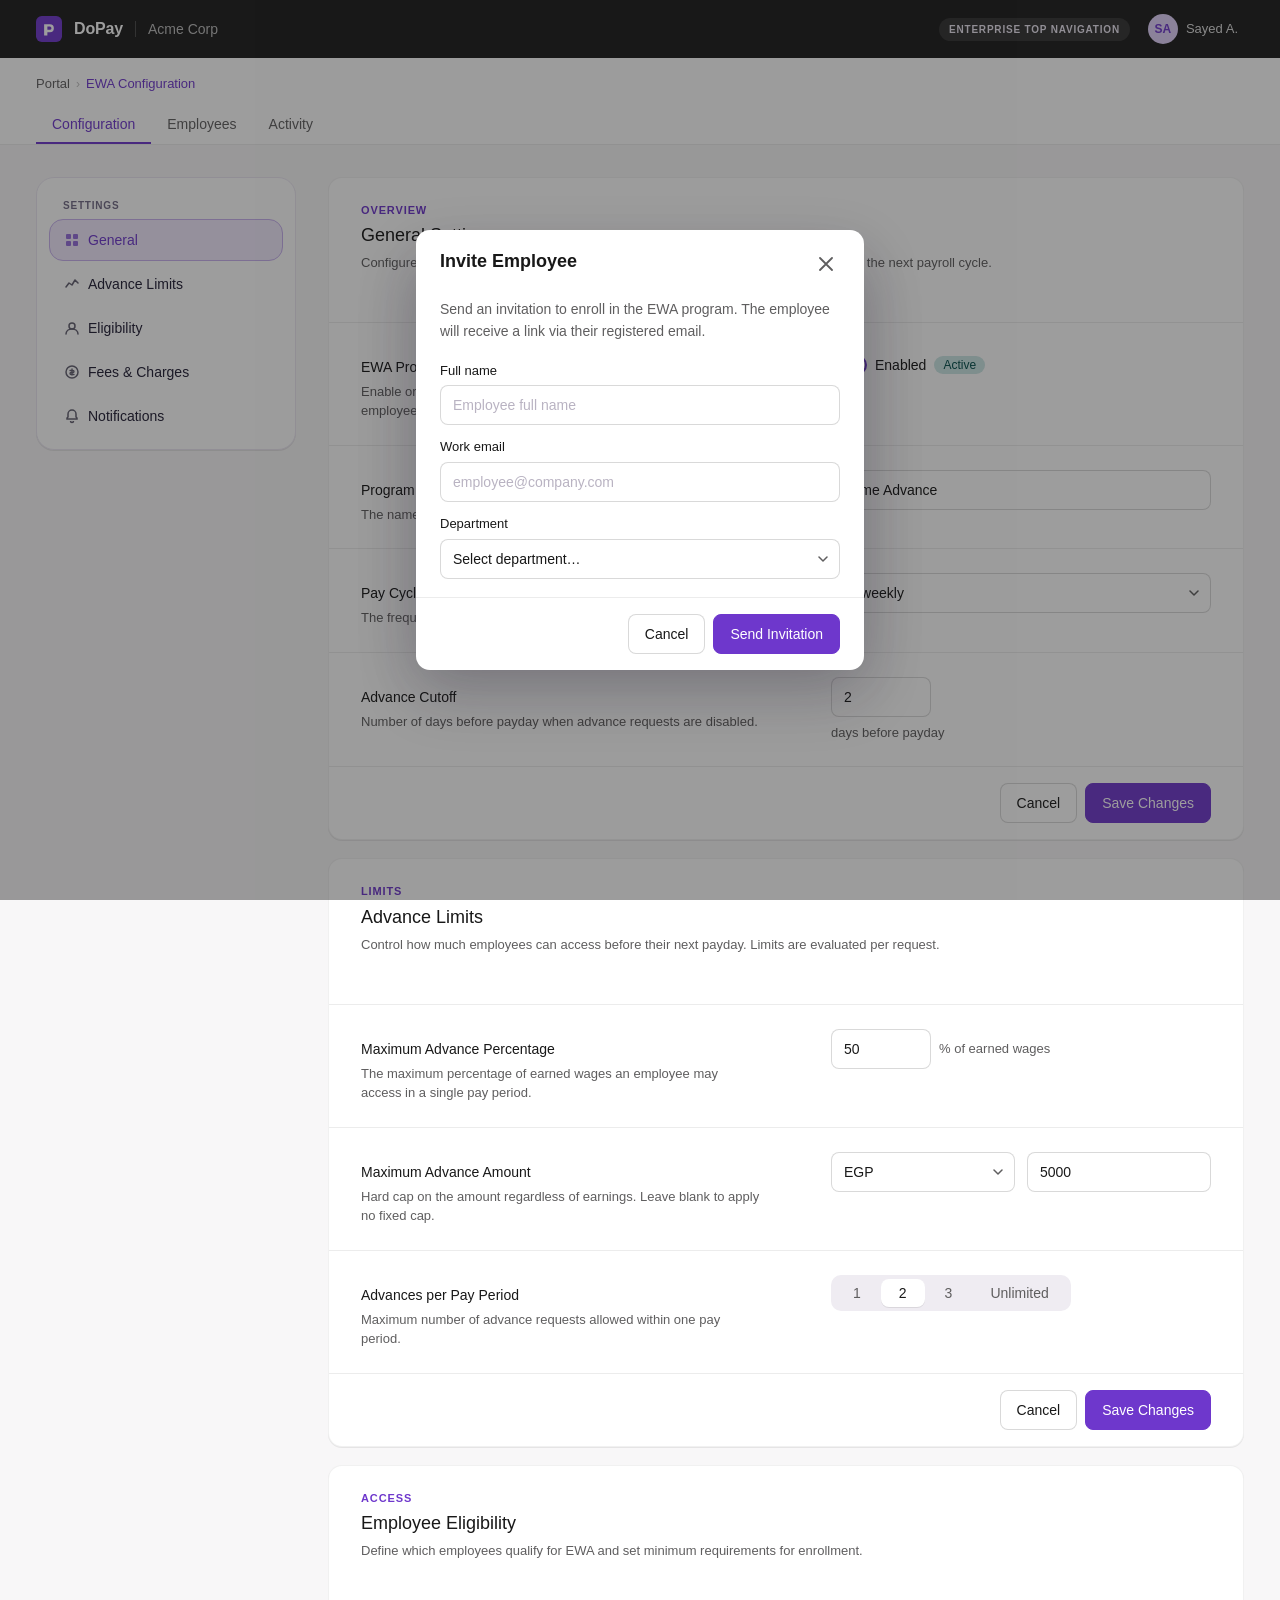
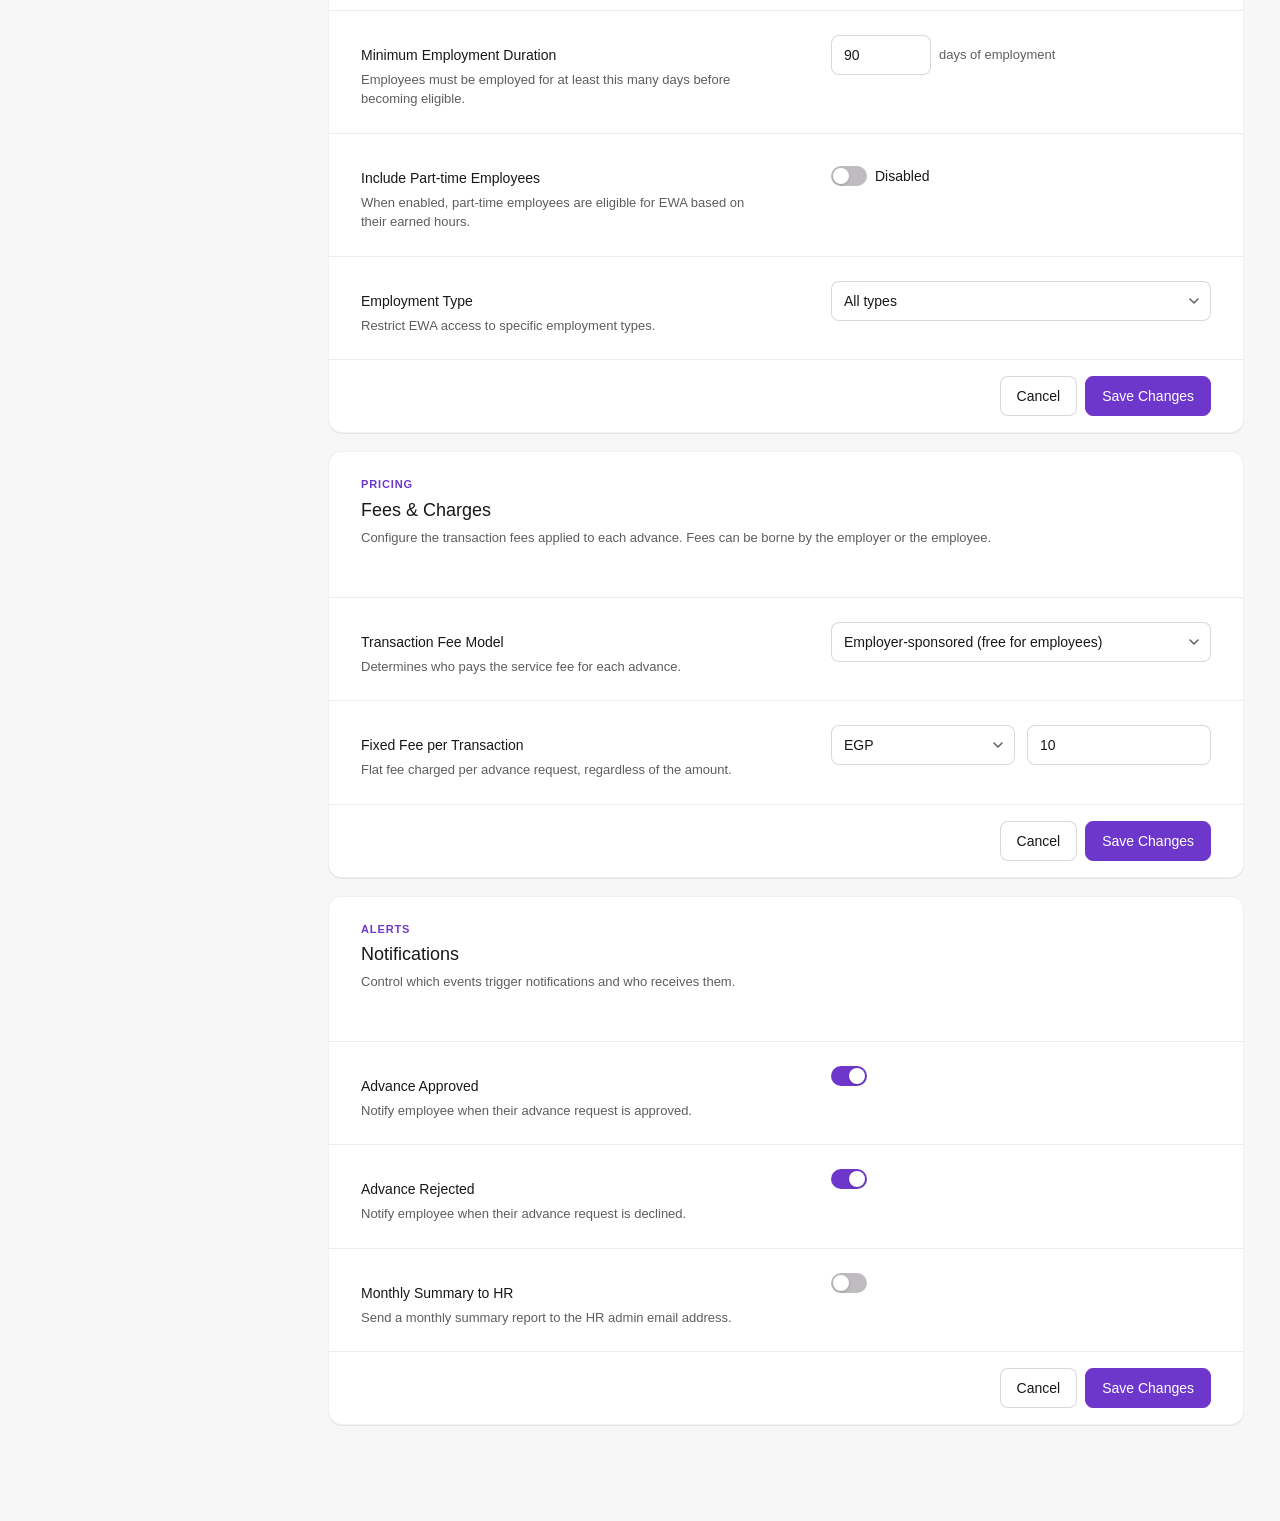
==== commit 5e626283: "1" ====
--- a/portal.html
+++ b/portal.html
@@ -29,7 +29,7 @@
     </div>
 
     <div class="bo-topbar__right">
-      <span class="bo-topbar__env-pill">Enterprise</span>
+      <span class="bo-topbar__env-pill">Enterprise top navigation</span>
       <div class="bo-topbar__user" role="button" tabindex="0" aria-label="User menu">
         <div class="bo-topbar__avatar" aria-hidden="true">SA</div>
         <span class="bo-topbar__username">Sayed A.</span>
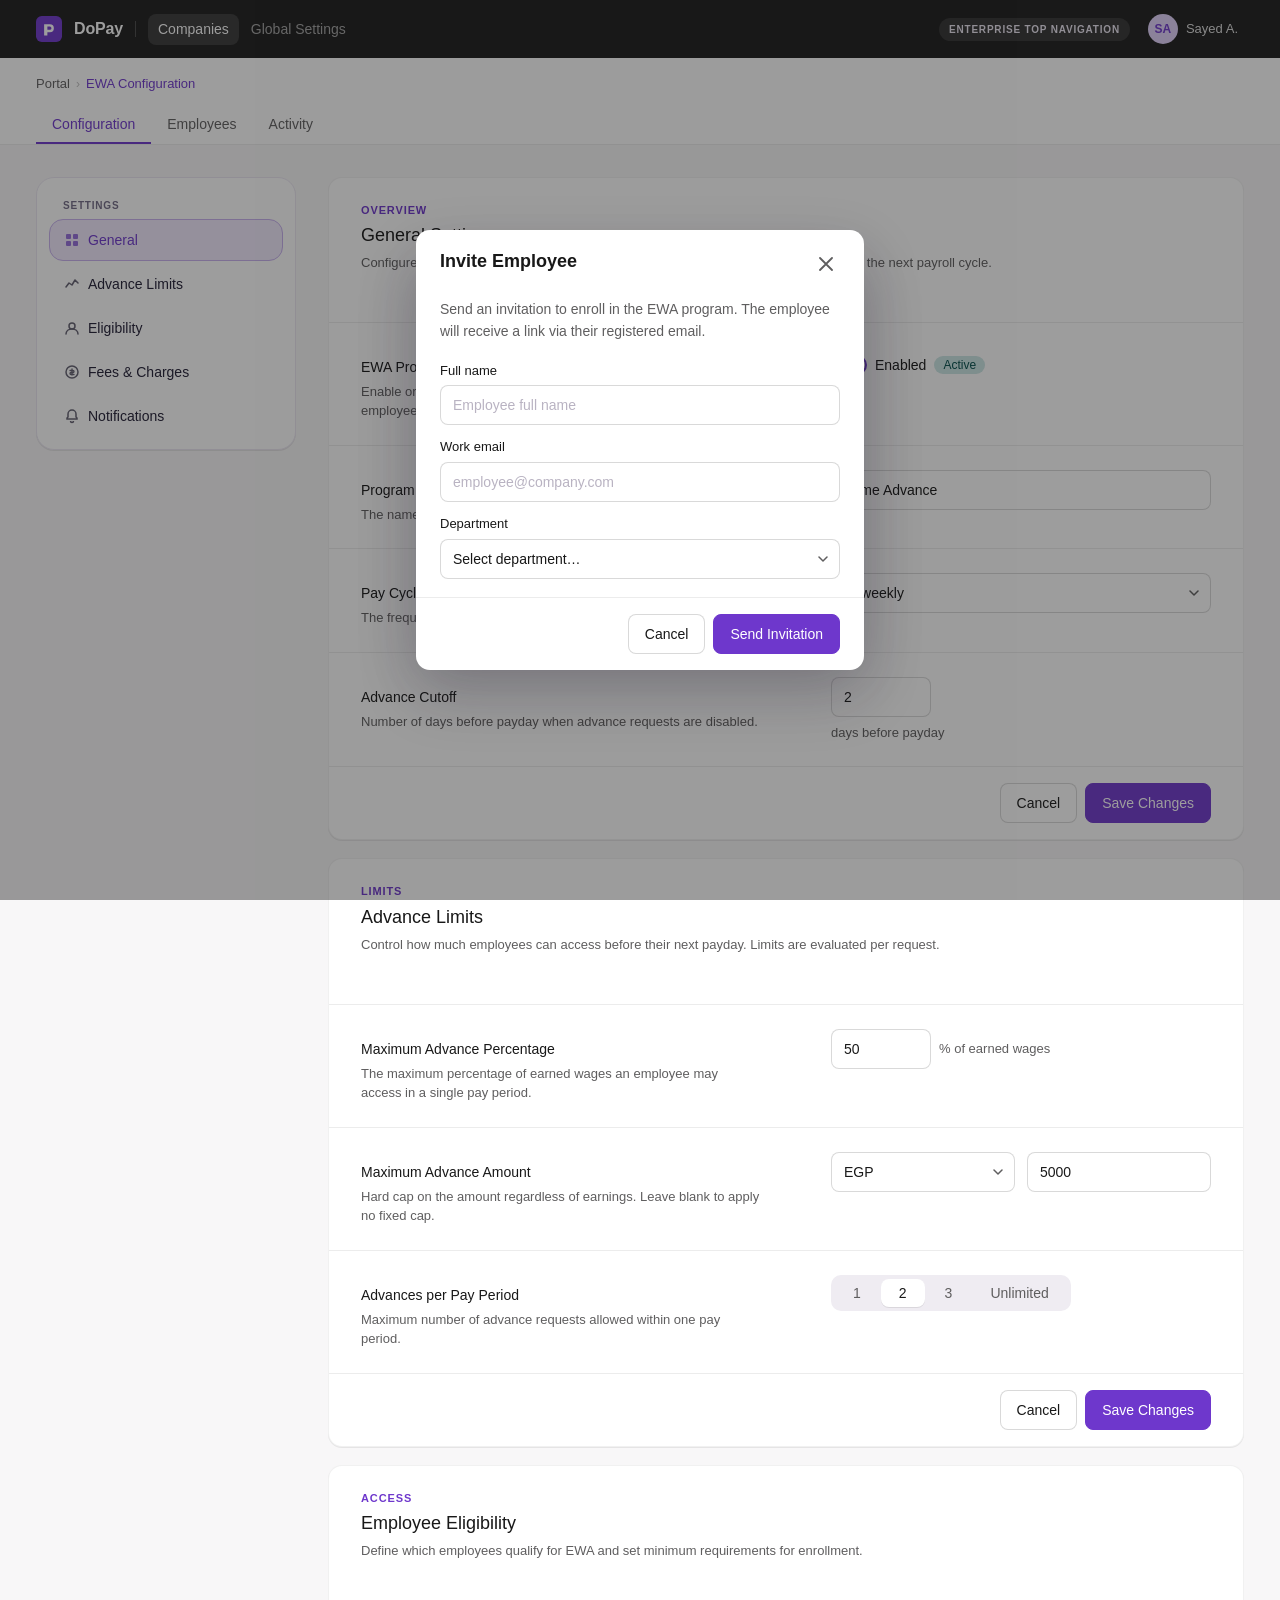
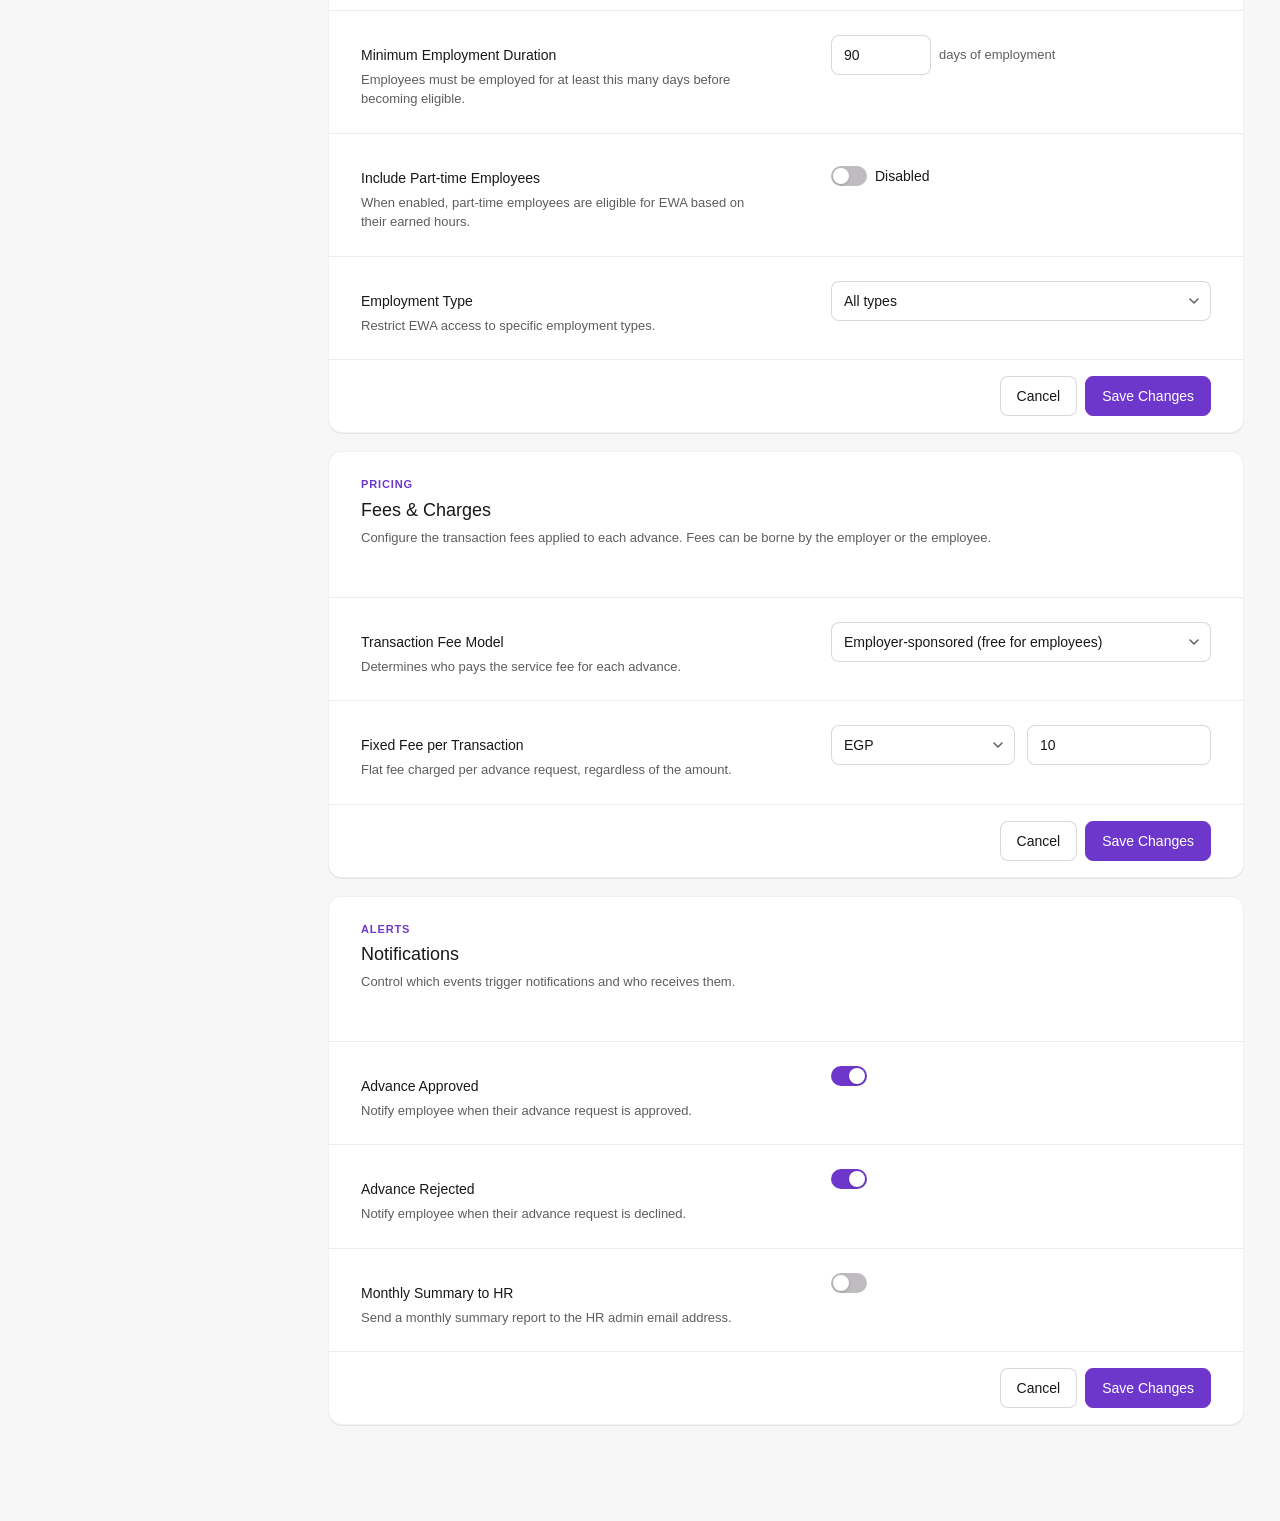
==== commit 48b45be6: "1" ====
--- a/portal.html
+++ b/portal.html
@@ -25,7 +25,10 @@
       </svg>
       <span class="bo-topbar__logo-text">DoPay</span>
       <span class="bo-topbar__sep" aria-hidden="true"></span>
-      <span class="bo-topbar__org">Acme Corp</span>
+      <nav class="bo-topbar__nav" aria-label="Main navigation">
+        <a href="companies.html" class="bo-topbar__nav-link is-active">Companies</a>
+        <a href="settings/ewa.html" class="bo-topbar__nav-link">Global Settings</a>
+      </nav>
     </div>
 
     <div class="bo-topbar__right">
--- a/css/components.css
+++ b/css/components.css
@@ -345,6 +345,14 @@
   background: var(--color-subtle-bg);
   color: var(--color-disabled);
   cursor: not-allowed;
+}
+
+.ewa-input[readonly] {
+  border-color: var(--color-divider);
+  background: var(--color-subtle-bg);
+  color: var(--color-disabled);
+  cursor: default;
+  pointer-events: none;
 }
 
 /* Select with custom chevron */
